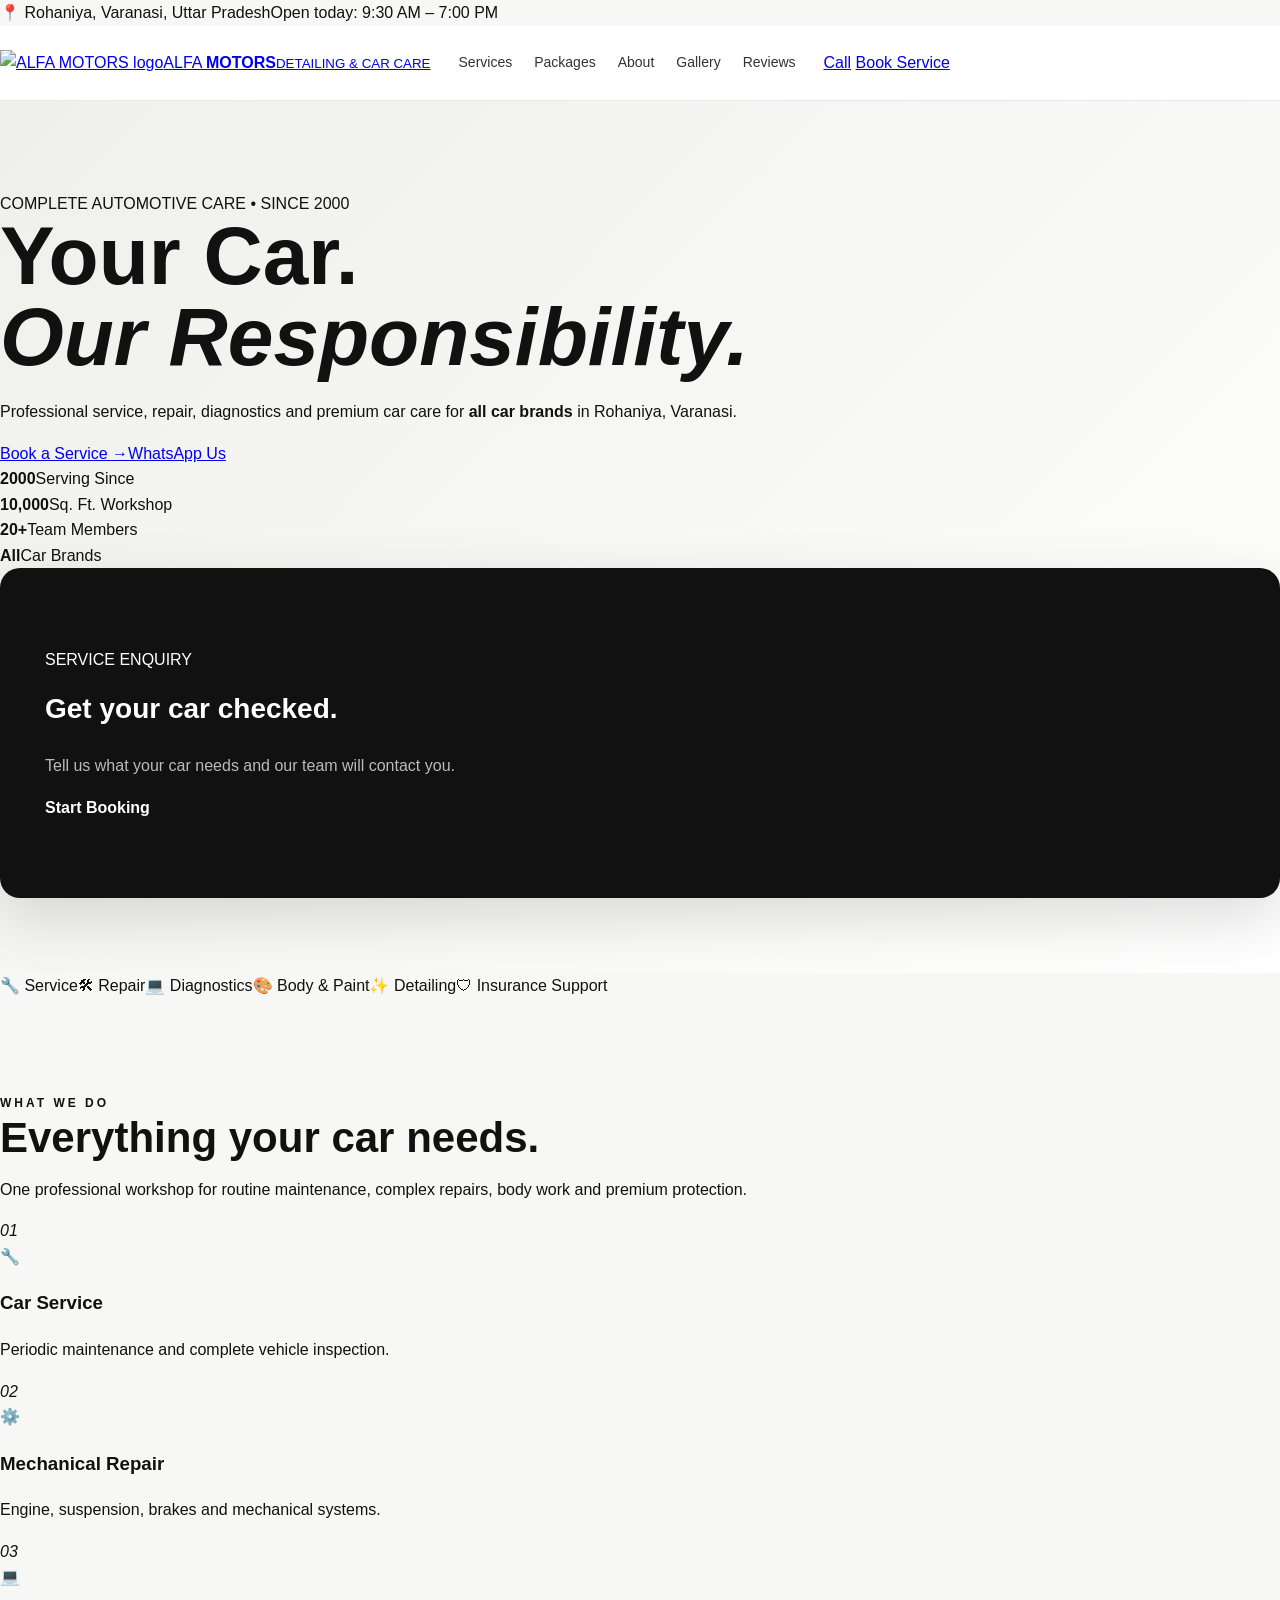
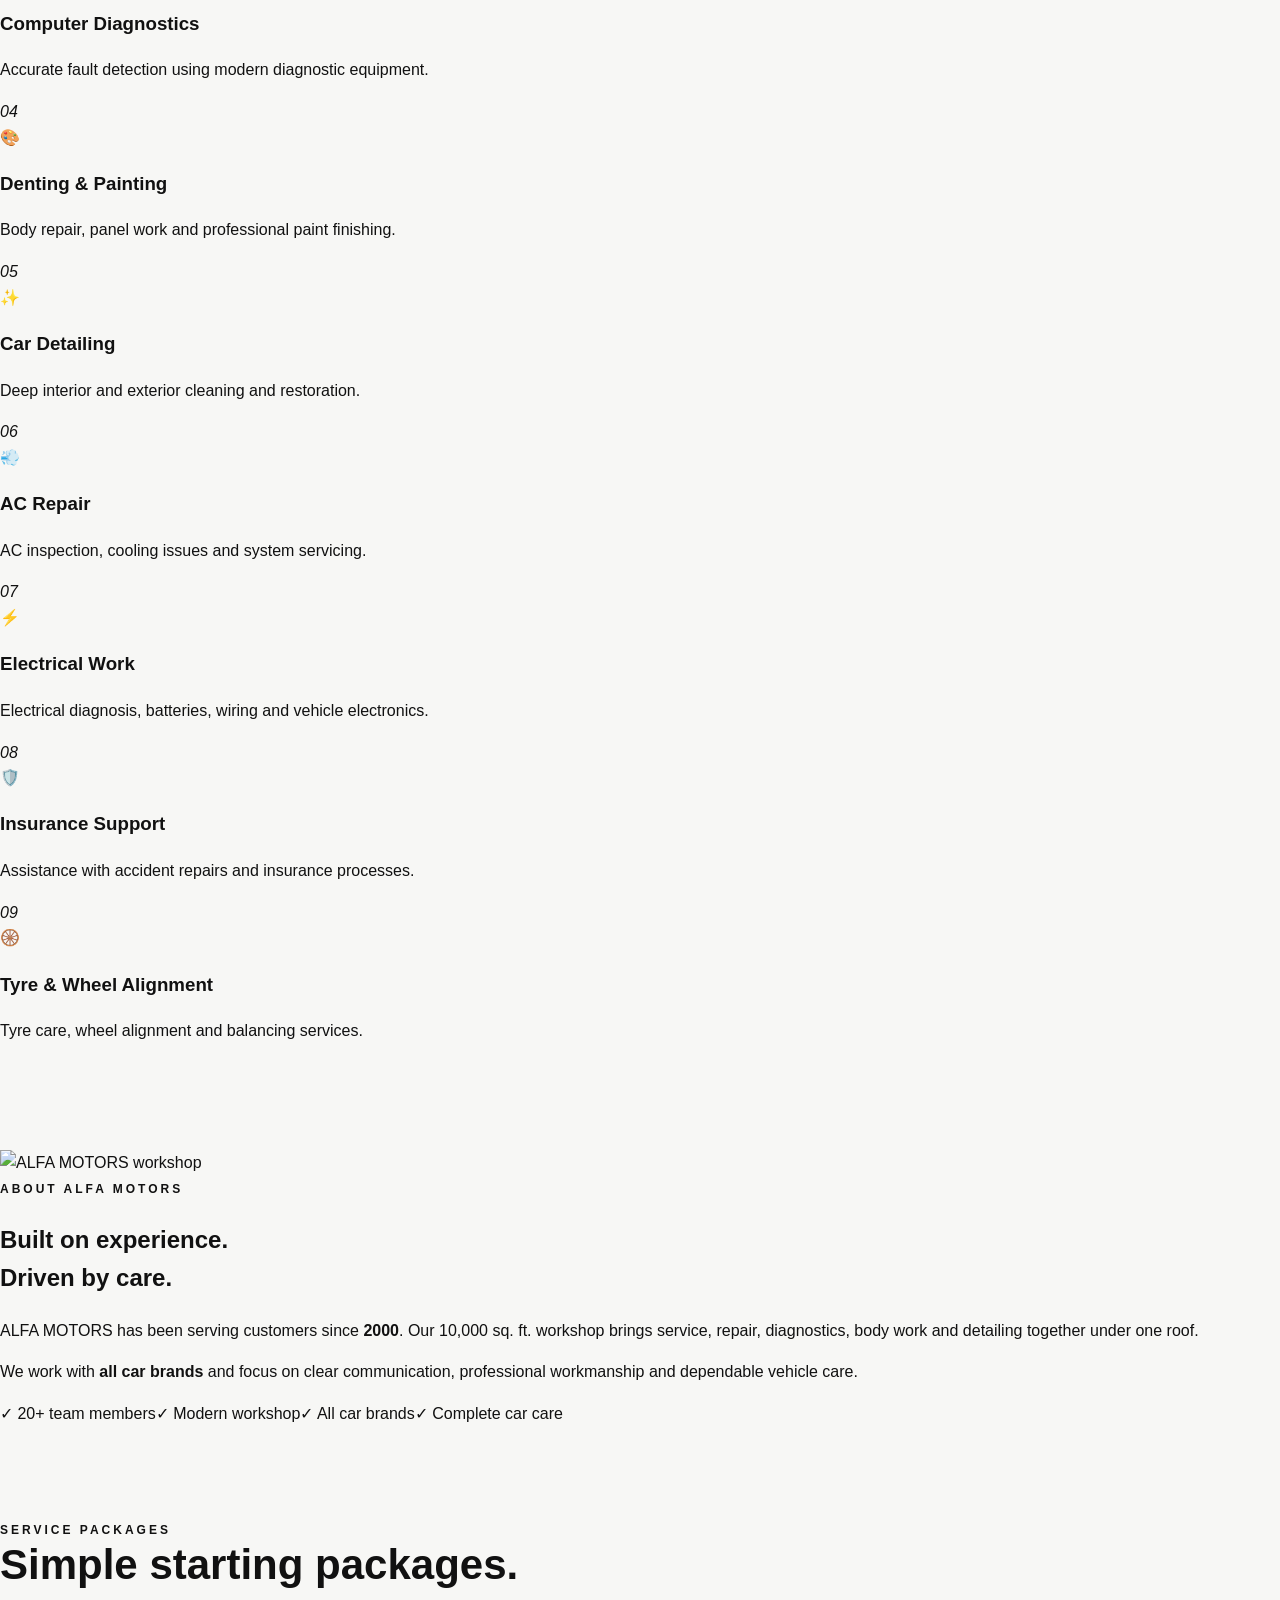
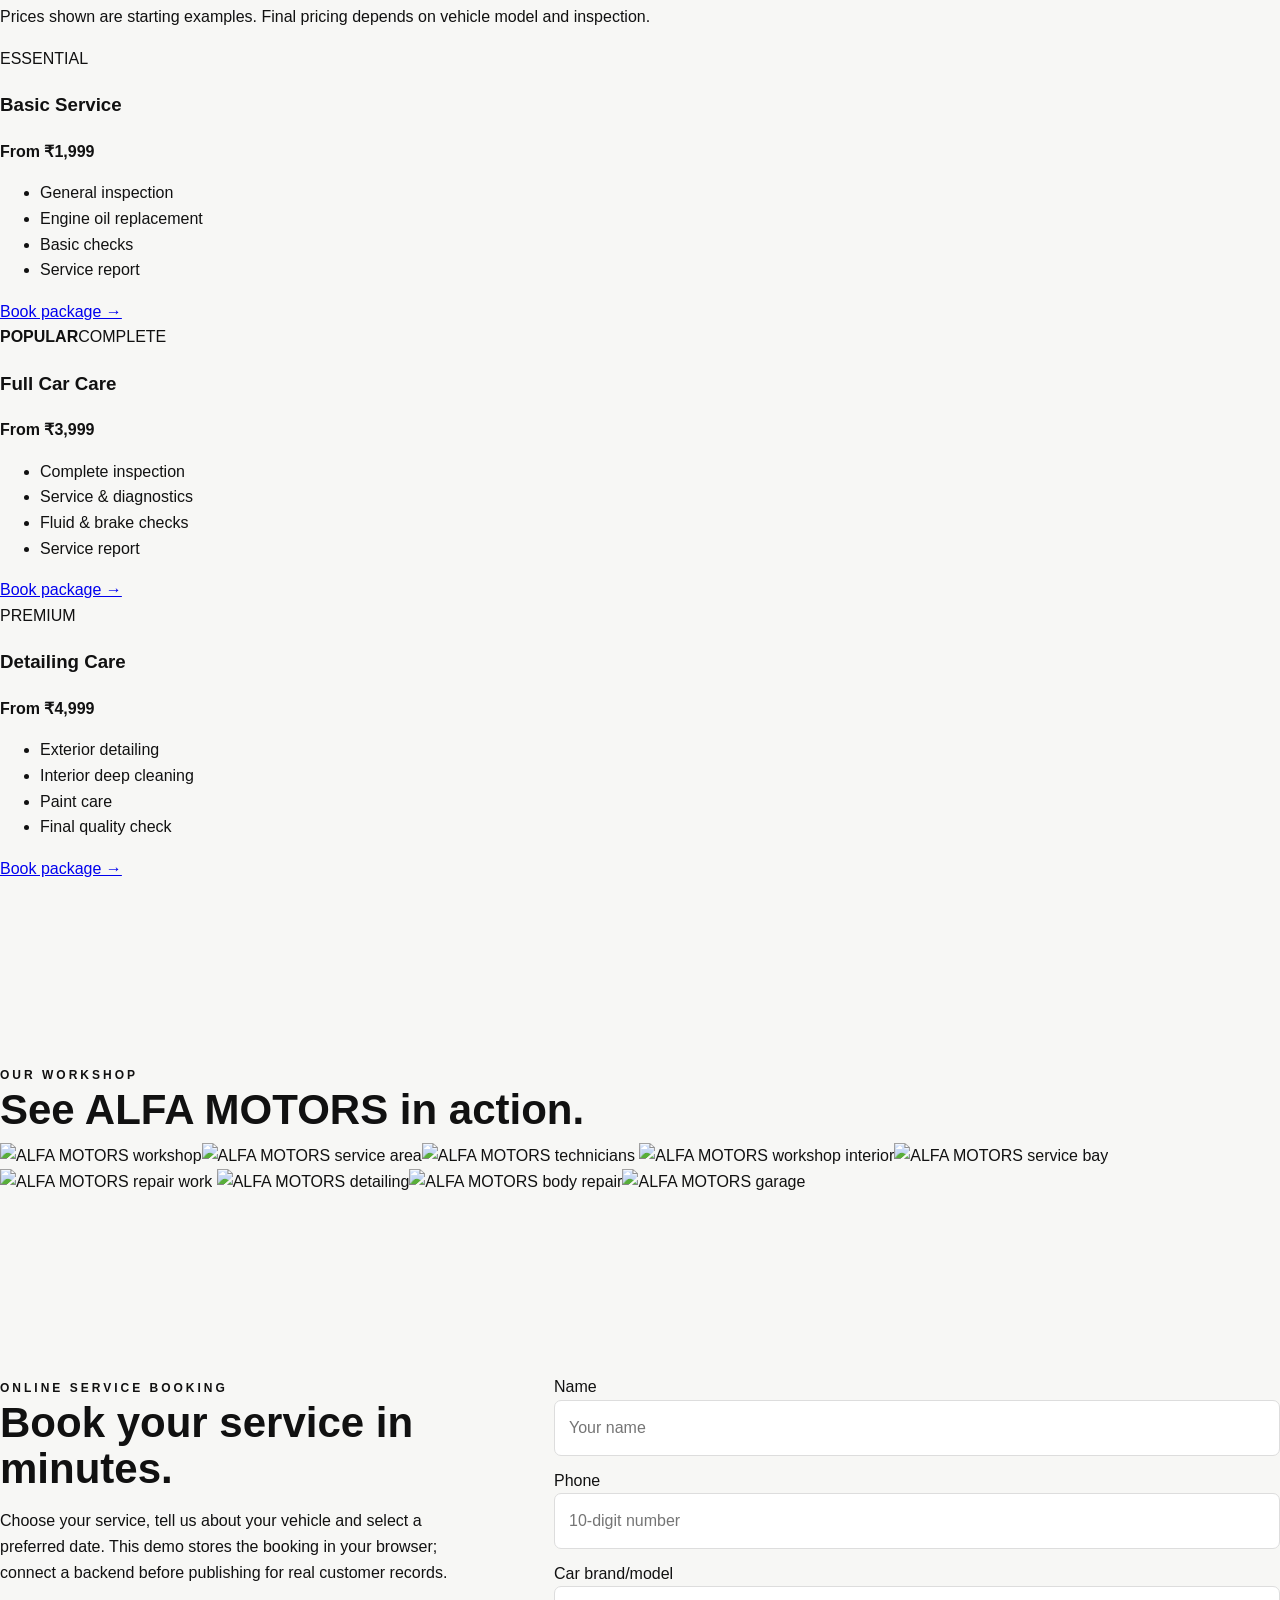
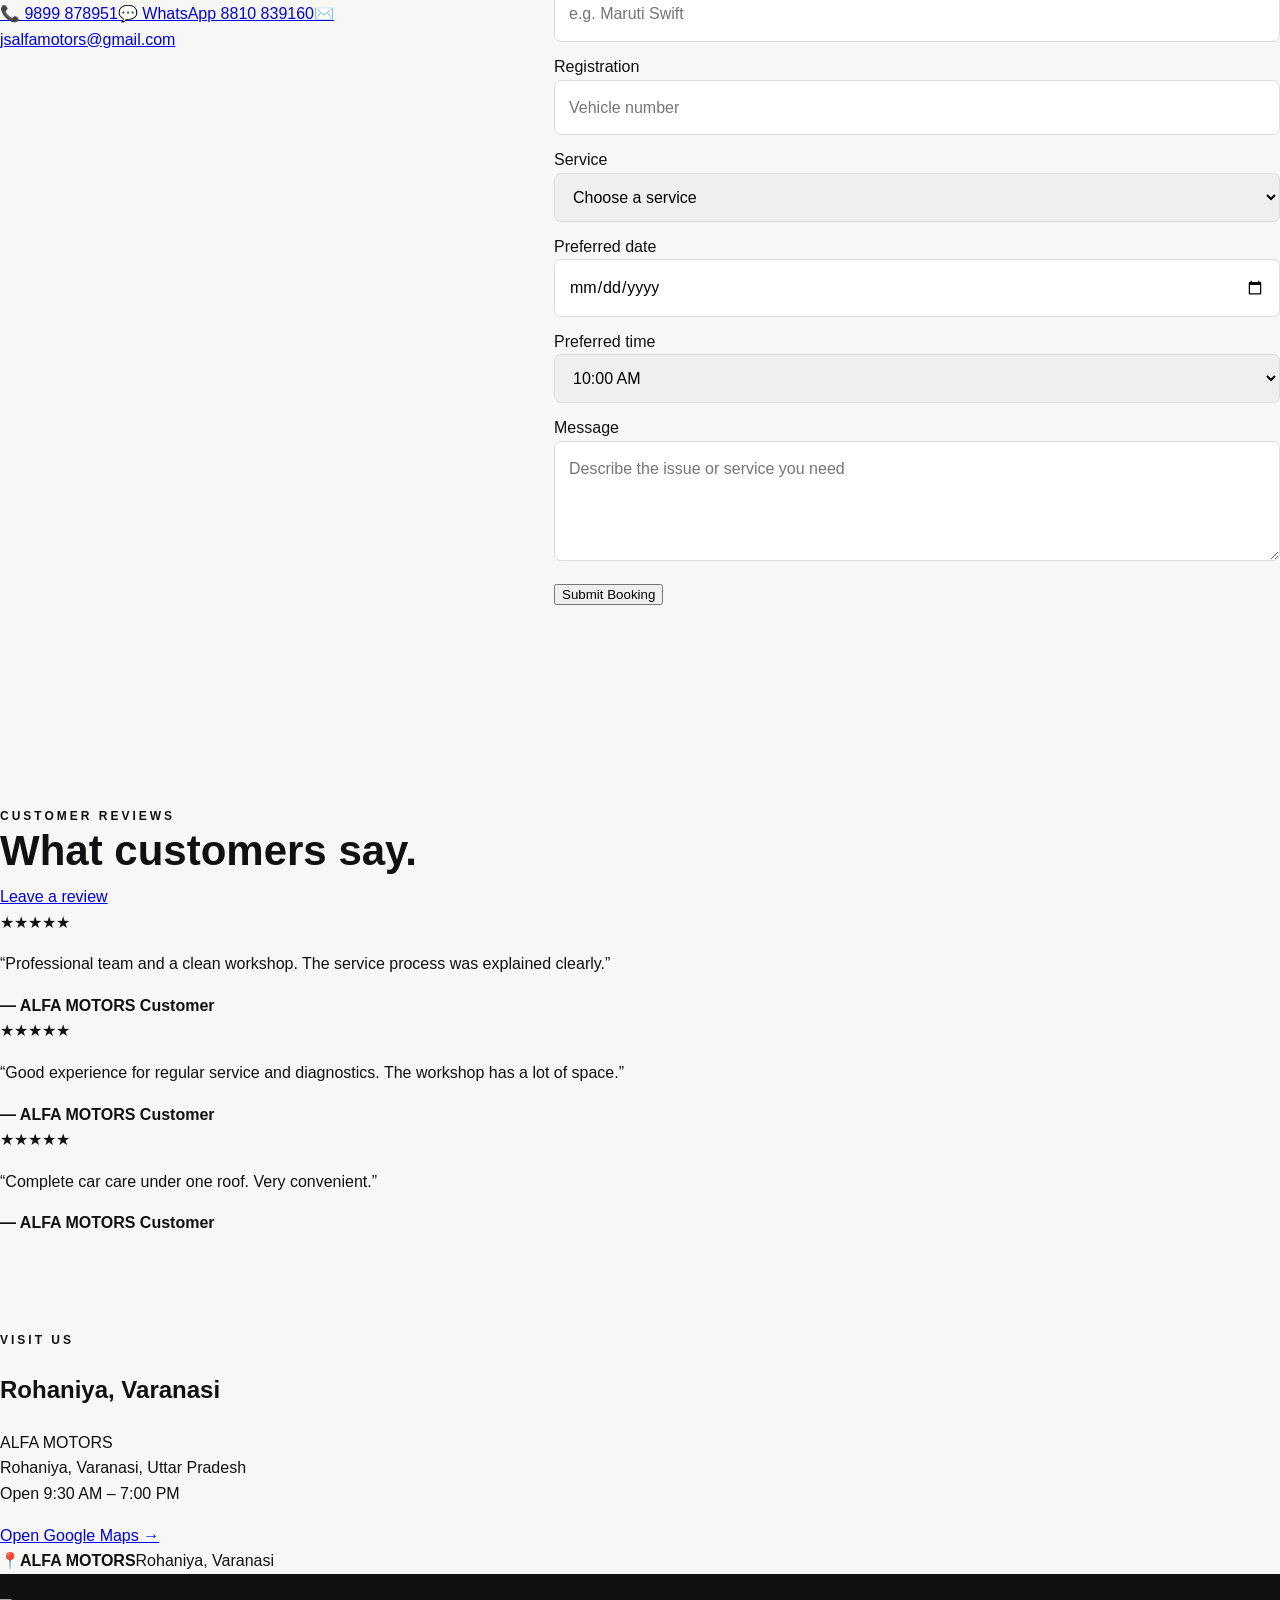
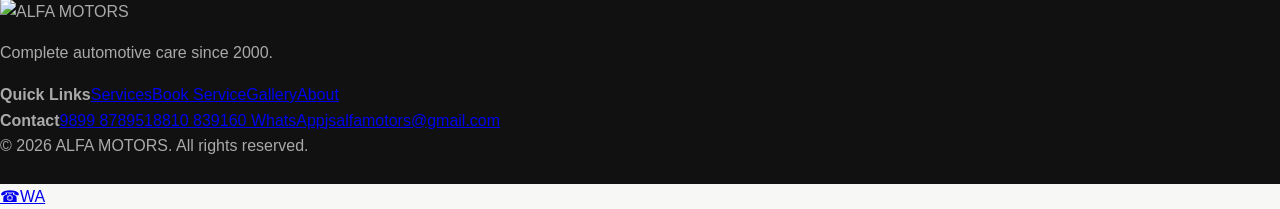
==== index.html @ 6e9dc4d1 "Add files via upload" ====
<!DOCTYPE html>
<html lang="en">
<head>
<meta charset="UTF-8">
<meta name="viewport" content="width=device-width, initial-scale=1.0">
<title>ALFA MOTORS | Detailing & Car Care</title>
<meta name="description" content="ALFA MOTORS, Rohaniya Varanasi — complete car service, repair, diagnostics, denting & painting, detailing and insurance support.">
<link rel="icon" href="assets/1000007970.jpg">
<link rel="stylesheet" href="style.css">
</head>
<body>
<div class="topbar"><div class="wrap topbar-in"><span>📍 Rohaniya, Varanasi, Uttar Pradesh</span><span>Open today: 9:30 AM – 7:00 PM</span></div></div>

<header class="header">
  <div class="wrap nav">
    <a class="brand" href="#home"><img src="assets/1000007970.jpg" alt="ALFA MOTORS logo"><span>ALFA <b>MOTORS</b><small>DETAILING & CAR CARE</small></span></a>
    <nav>
      <a href="#services">Services</a><a href="#packages">Packages</a><a href="#about">About</a><a href="#gallery">Gallery</a><a href="#reviews">Reviews</a>
    </nav>
    <div class="nav-actions">
      <a class="call" href="tel:+919899878951">Call</a>
      <a class="primary" href="#booking">Book Service</a>
    </div>
  </div>
</header>

<section class="hero" id="home">
  <div class="hero-bg"></div>
  <div class="wrap hero-content">
    <div class="hero-copy">
      <span class="tag">COMPLETE AUTOMOTIVE CARE • SINCE 2000</span>
      <h1>Your Car.<br><em>Our Responsibility.</em></h1>
      <p>Professional service, repair, diagnostics and premium car care for <strong>all car brands</strong> in Rohaniya, Varanasi.</p>
      <div class="hero-buttons"><a class="primary big" href="#booking">Book a Service →</a><a class="ghost big" href="https://wa.me/918810839160?text=Hello%20ALFA%20MOTORS%2C%20I%20want%20to%20book%20a%20car%20service." target="_blank">WhatsApp Us</a></div>
      <div class="stats"><div><b>2000</b><span>Serving Since</span></div><div><b>10,000</b><span>Sq. Ft. Workshop</span></div><div><b>20+</b><span>Team Members</span></div><div><b>All</b><span>Car Brands</span></div></div>
    </div>
    <div class="hero-card">
      <div class="card-label">SERVICE ENQUIRY</div>
      <h3>Get your car checked.</h3>
      <p>Tell us what your car needs and our team will contact you.</p>
      <a href="#booking" class="white-btn">Start Booking</a>
    </div>
  </div>
</section>

<section class="trust-strip"><div class="wrap trust-in"><span>🔧 Service</span><span>🛠 Repair</span><span>💻 Diagnostics</span><span>🎨 Body & Paint</span><span>✨ Detailing</span><span>🛡 Insurance Support</span></div></section>

<section class="section" id="services">
<div class="wrap">
  <div class="section-head"><div><span class="eyebrow">WHAT WE DO</span><h2>Everything your car needs.</h2></div><p>One professional workshop for routine maintenance, complex repairs, body work and premium protection.</p></div>
  <div class="service-grid">
    <article><i>01</i><div class="service-icon">🔧</div><h3>Car Service</h3><p>Periodic maintenance and complete vehicle inspection.</p></article>
    <article><i>02</i><div class="service-icon">⚙️</div><h3>Mechanical Repair</h3><p>Engine, suspension, brakes and mechanical systems.</p></article>
    <article><i>03</i><div class="service-icon">💻</div><h3>Computer Diagnostics</h3><p>Accurate fault detection using modern diagnostic equipment.</p></article>
    <article><i>04</i><div class="service-icon">🎨</div><h3>Denting & Painting</h3><p>Body repair, panel work and professional paint finishing.</p></article>
    <article><i>05</i><div class="service-icon">✨</div><h3>Car Detailing</h3><p>Deep interior and exterior cleaning and restoration.</p></article>
    <article><i>06</i><div class="service-icon">💨</div><h3>AC Repair</h3><p>AC inspection, cooling issues and system servicing.</p></article>
    <article><i>07</i><div class="service-icon">⚡</div><h3>Electrical Work</h3><p>Electrical diagnosis, batteries, wiring and vehicle electronics.</p></article>
    <article><i>08</i><div class="service-icon">🛡️</div><h3>Insurance Support</h3><p>Assistance with accident repairs and insurance processes.</p></article>
    <article><i>09</i><div class="service-icon">🛞</div><h3>Tyre & Wheel Alignment</h3><p>Tyre care, wheel alignment and balancing services.</p></article>
  </div>
</div>
</section>

<section class="dark-section" id="about">
<div class="wrap about-grid">
  <div class="about-image"><img src="assets/1000006808.jpg" alt="ALFA MOTORS workshop"></div>
  <div class="about-copy"><span class="eyebrow red">ABOUT ALFA MOTORS</span><h2>Built on experience.<br>Driven by care.</h2>
    <p>ALFA MOTORS has been serving customers since <strong>2000</strong>. Our 10,000 sq. ft. workshop brings service, repair, diagnostics, body work and detailing together under one roof.</p>
    <p>We work with <strong>all car brands</strong> and focus on clear communication, professional workmanship and dependable vehicle care.</p>
    <div class="about-points"><span>✓ 20+ team members</span><span>✓ Modern workshop</span><span>✓ All car brands</span><span>✓ Complete car care</span></div>
  </div>
</div>
</section>

<section class="section packages" id="packages">
<div class="wrap">
  <div class="section-head"><div><span class="eyebrow">SERVICE PACKAGES</span><h2>Simple starting packages.</h2></div><p>Prices shown are starting examples. Final pricing depends on vehicle model and inspection.</p></div>
  <div class="package-grid">
    <article><span>ESSENTIAL</span><h3>Basic Service</h3><strong>From ₹1,999</strong><ul><li>General inspection</li><li>Engine oil replacement</li><li>Basic checks</li><li>Service report</li></ul><a href="#booking" data-service="Car Service">Book package →</a></article>
    <article class="featured"><b class="popular">POPULAR</b><span>COMPLETE</span><h3>Full Car Care</h3><strong>From ₹3,999</strong><ul><li>Complete inspection</li><li>Service & diagnostics</li><li>Fluid & brake checks</li><li>Service report</li></ul><a href="#booking" data-service="Car Service">Book package →</a></article>
    <article><span>PREMIUM</span><h3>Detailing Care</h3><strong>From ₹4,999</strong><ul><li>Exterior detailing</li><li>Interior deep cleaning</li><li>Paint care</li><li>Final quality check</li></ul><a href="#booking" data-service="Car Detailing">Book package →</a></article>
  </div>
</div>
</section>

<section class="gallery section" id="gallery">
<div class="wrap"><div class="section-head"><div><span class="eyebrow">OUR WORKSHOP</span><h2>See ALFA MOTORS in action.</h2></div></div>
<div class="gallery-grid">
  <img src="assets/1000006722.jpg" alt="ALFA MOTORS workshop"><img src="assets/1000006721.jpg" alt="ALFA MOTORS service area"><img src="assets/1000006720.jpg" alt="ALFA MOTORS technicians">
  <img src="assets/1000006723.jpg" alt="ALFA MOTORS workshop interior"><img src="assets/1000006786.jpg" alt="ALFA MOTORS service bay"><img src="assets/1000006872.jpg" alt="ALFA MOTORS repair work">
  <img src="assets/1000006878.jpg" alt="ALFA MOTORS detailing"><img src="assets/1000006874.jpg" alt="ALFA MOTORS body repair"><img src="assets/1000006808.jpg" alt="ALFA MOTORS garage">
</div></div>
</section>

<section class="section booking-section" id="booking">
<div class="wrap booking-grid">
  <div><span class="eyebrow">ONLINE SERVICE BOOKING</span><h2>Book your service in minutes.</h2><p>Choose your service, tell us about your vehicle and select a preferred date. This demo stores the booking in your browser; connect a backend before publishing for real customer records.</p>
    <div class="contact-mini"><a href="tel:+919899878951">📞 9899 878951</a><a href="https://wa.me/918810839160" target="_blank">💬 WhatsApp 8810 839160</a><a href="mailto:jsalfamotors@gmail.com">✉️ jsalfamotors@gmail.com</a></div>
  </div>
  <form id="bookingForm">
    <div class="form-row"><label>Name<input required name="name" placeholder="Your name"></label><label>Phone<input required name="phone" type="tel" placeholder="10-digit number"></label></div>
    <div class="form-row"><label>Car brand/model<input required name="car" placeholder="e.g. Maruti Swift"></label><label>Registration<input name="reg" placeholder="Vehicle number"></label></div>
    <label>Service<select required name="service"><option value="">Choose a service</option><option>Car Service</option><option>Mechanical Repair</option><option>Computer Diagnostics</option><option>Denting & Painting</option><option>Car Detailing</option><option>AC Repair</option><option>Electrical Work</option><option>Insurance Support</option><option>Tyre & Wheel Alignment</option></select></label>
    <div class="form-row"><label>Preferred date<input required name="date" type="date"></label><label>Preferred time<select name="time"><option>10:00 AM</option><option>12:00 PM</option><option>2:00 PM</option><option>4:00 PM</option><option>6:00 PM</option></select></label></div>
    <label>Message<textarea name="message" placeholder="Describe the issue or service you need"></textarea></label>
    <button class="primary big" type="submit">Submit Booking</button><p id="bookingMsg"></p>
  </form>
</div>
</section>

<section class="section reviews" id="reviews">
<div class="wrap"><div class="section-head"><div><span class="eyebrow">CUSTOMER REVIEWS</span><h2>What customers say.</h2></div><a class="outline-btn" href="#booking">Leave a review</a></div>
<div class="review-grid"><article><div class="stars">★★★★★</div><p>“Professional team and a clean workshop. The service process was explained clearly.”</p><b>— ALFA MOTORS Customer</b></article><article><div class="stars">★★★★★</div><p>“Good experience for regular service and diagnostics. The workshop has a lot of space.”</p><b>— ALFA MOTORS Customer</b></article><article><div class="stars">★★★★★</div><p>“Complete car care under one roof. Very convenient.”</p><b>— ALFA MOTORS Customer</b></article></div>
</div>
</section>

<section class="map-section">
<div class="wrap map-grid"><div><span class="eyebrow">VISIT US</span><h2>Rohaniya, Varanasi</h2><p>ALFA MOTORS<br>Rohaniya, Varanasi, Uttar Pradesh<br>Open 9:30 AM – 7:00 PM</p><a class="primary" target="_blank" href="https://www.google.com/maps/search/?api=1&query=Alfa+Motors+Rohaniya+Varanasi">Open Google Maps →</a></div><div class="map-box">📍<strong>ALFA MOTORS</strong><span>Rohaniya, Varanasi</span></div></div>
</section>

<footer><div class="wrap footer-grid"><div><img src="assets/1000007970.jpg" alt="ALFA MOTORS"><p>Complete automotive care since 2000.</p></div><div><b>Quick Links</b><a href="#services">Services</a><a href="#booking">Book Service</a><a href="#gallery">Gallery</a><a href="#about">About</a></div><div><b>Contact</b><a href="tel:+919899878951">9899 878951</a><a href="https://wa.me/918810839160" target="_blank">8810 839160 WhatsApp</a><a href="mailto:jsalfamotors@gmail.com">jsalfamotors@gmail.com</a></div></div><div class="copyright">© 2026 ALFA MOTORS. All rights reserved.</div></footer>

<div class="floating"><a href="tel:+919899878951">☎</a><a href="https://wa.me/918810839160?text=Hello%20ALFA%20MOTORS%2C%20I%20want%20to%20book%20a%20service." target="_blank">WA</a></div>

<script src="script.js"></script>
</body>
</html>
---- style.css ----
*{box-sizing:border-box}html{scroll-behavior:smooth}body{margin:0;font-family:Arial,Helvetica,sans-serif;color:#111;background:#f7f7f5;line-height:1.6}.container{width:min(1120px,92%);margin:auto}.header{position:sticky;top:0;z-index:10;background:#fff;border-bottom:1px solid #e8e8e8}.nav{height:74px;display:flex;align-items:center;gap:28px}.logo{font-weight:900;font-size:22px;text-decoration:none;color:#111;margin-right:auto}.logo span{display:block;font-size:10px;letter-spacing:4px}.nav nav{display:flex;gap:22px}.nav nav a{color:#333;text-decoration:none;font-size:14px}.btn{display:inline-block;border:0;background:#111;color:#fff;text-decoration:none;padding:13px 22px;border-radius:7px;font-weight:700;cursor:pointer}.btn.small{padding:9px 15px;font-size:13px}.btn.outline{background:transparent;color:#111;border:1px solid #111}.hero{padding:90px 0 75px;background:linear-gradient(135deg,#efefeb,#fff)}.hero-grid{display:grid;grid-template-columns:1.25fr .75fr;gap:60px;align-items:center}.eyebrow{font-size:12px;letter-spacing:3px;font-weight:800;margin:0 0 12px}.hero h1{font-size:clamp(46px,7vw,82px);line-height:.98;margin:0 0 22px}.hero h1 span{color:#666}.hero-text{font-size:19px;max-width:580px;color:#555}.actions{display:flex;gap:12px;margin:30px 0}.trust{display:flex;gap:35px;margin-top:40px}.trust b{display:block;font-size:25px}.trust small{color:#666}.hero-card{background:#111;color:#fff;border-radius:20px;padding:45px;min-height:330px;display:flex;flex-direction:column;justify-content:center;box-shadow:0 20px 60px #0002}.car-icon{font-size:70px}.hero-card h3{font-size:28px;margin:15px 0 5px}.hero-card p{color:#bbb}.hero-card a,.text-link{color:#fff;font-weight:700;text-decoration:none}.section{padding:90px 0}.section h2{font-size:42px;line-height:1.1;margin:0 0 10px}.muted{color:#666}.cards{display:grid;grid-template-columns:repeat(3,1fr);gap:18px;margin-top:35px}.card{background:#fff;padding:30px;border:1px solid #e6e6e6;border-radius:14px}.icon{font-size:30px}.card h3{margin:14px 0 5px}.card p,.features p{color:#666}.dark{background:#111;color:#fff}.dark p{color:#bbb}.split{display:grid;grid-template-columns:1fr 1fr;gap:70px}.features{display:grid;grid-template-columns:repeat(4,1fr);gap:20px;margin-top:35px}.features>div{border-top:1px solid #ccc;padding-top:20px}.features b{font-size:13px}.booking{background:#e9e9e4}.booking-grid{display:grid;grid-template-columns:.8fr 1.2fr;gap:70px}.booking form{background:#fff;padding:30px;border-radius:15px}.row{display:grid;grid-template-columns:1fr 1fr;gap:12px}input,select,textarea{width:100%;padding:14px;margin-bottom:12px;border:1px solid #ddd;border-radius:7px;font:inherit}textarea{min-height:120px;resize:vertical}.form-message{font-weight:700}.contact{background:#fff}.contact-grid{display:grid;grid-template-columns:repeat(3,1fr);gap:25px;margin-top:30px}.contact-grid>div{border:1px solid #ddd;padding:22px;border-radius:10px}.contact-grid p{color:#666}footer{background:#111;color:#aaa;padding:25px 0}footer .container{display:flex;justify-content:space-between;font-size:13px}@media(max-width:800px){.nav nav{display:none}.hero-grid,.split,.booking-grid{grid-template-columns:1fr}.cards{grid-template-columns:1fr 1fr}.features{grid-template-columns:1fr 1fr}.contact-grid{grid-template-columns:1fr}.hero{padding-top:55px}.hero-card{min-height:250px}.section{padding:65px 0}}@media(max-width:520px){.cards,.features{grid-template-columns:1fr}.row{grid-template-columns:1fr}.trust{gap:18px}.hero h1{font-size:48px}.nav .btn{display:none}}
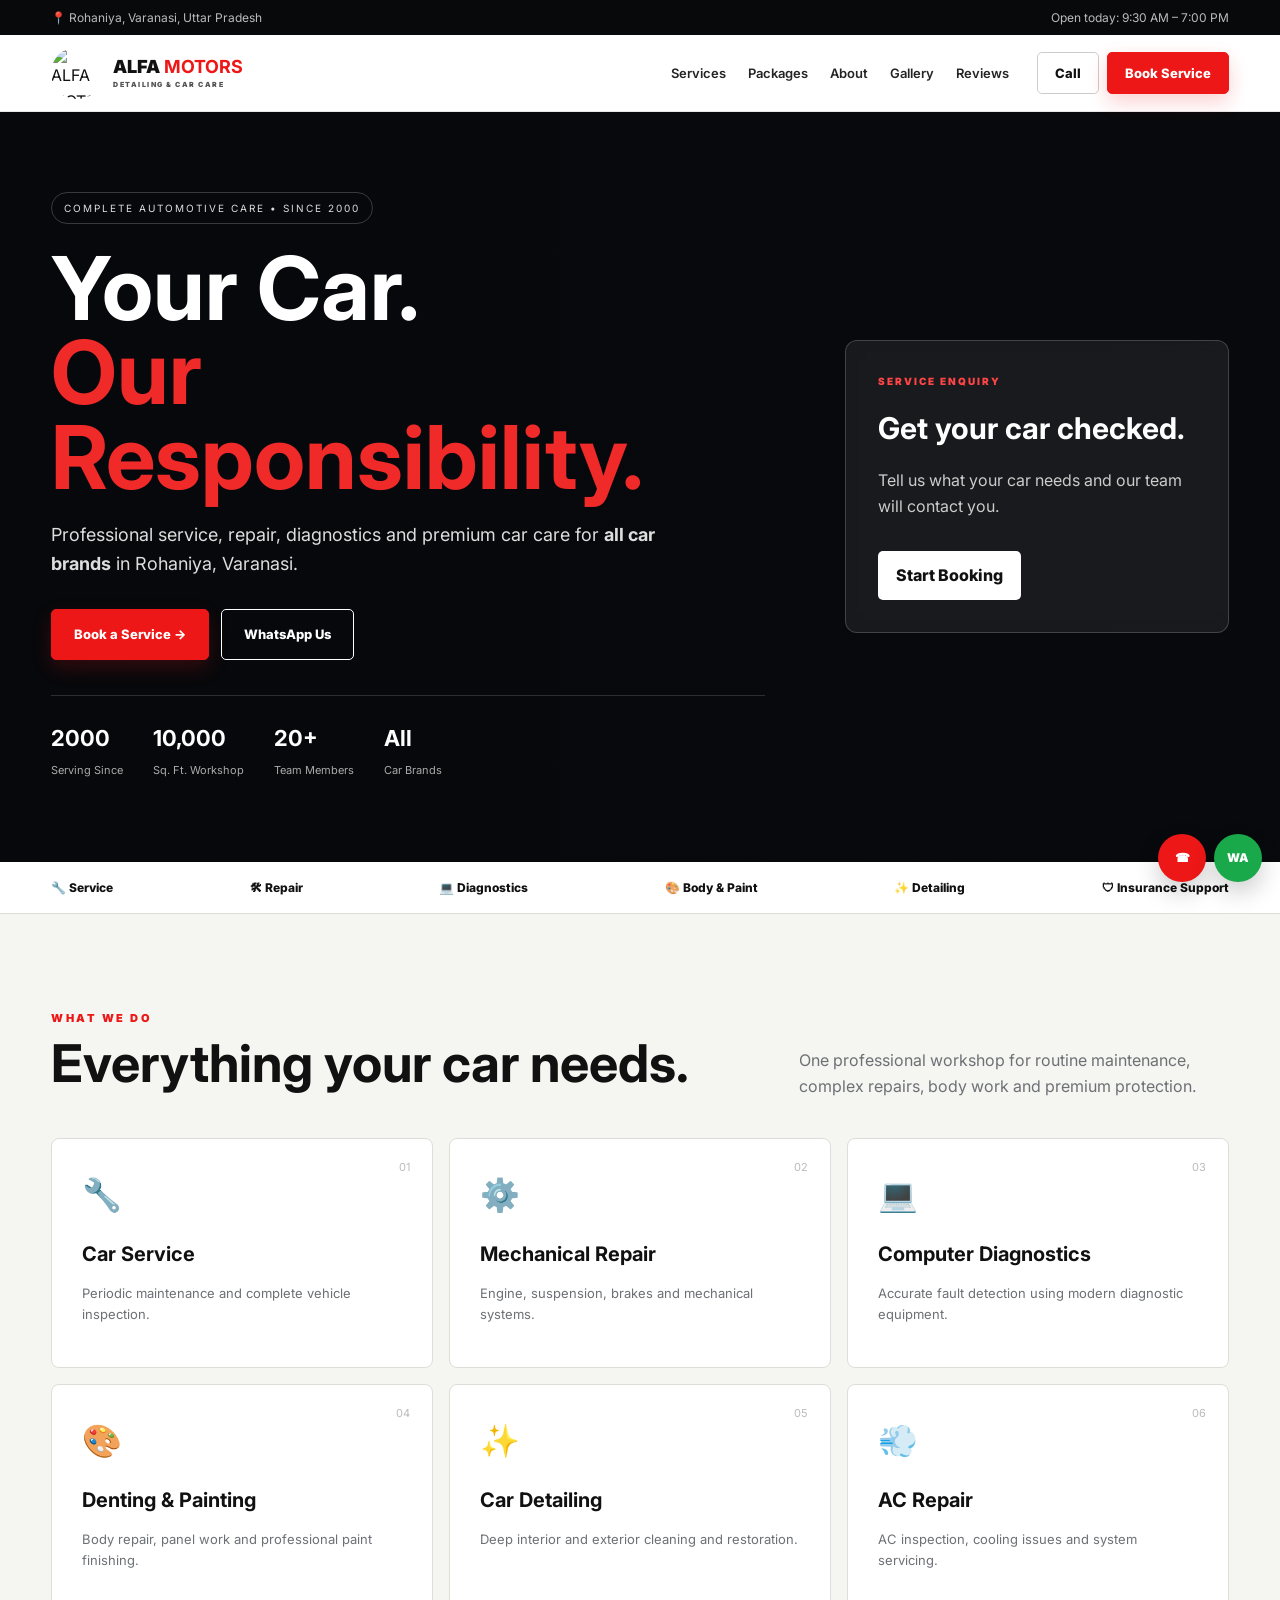
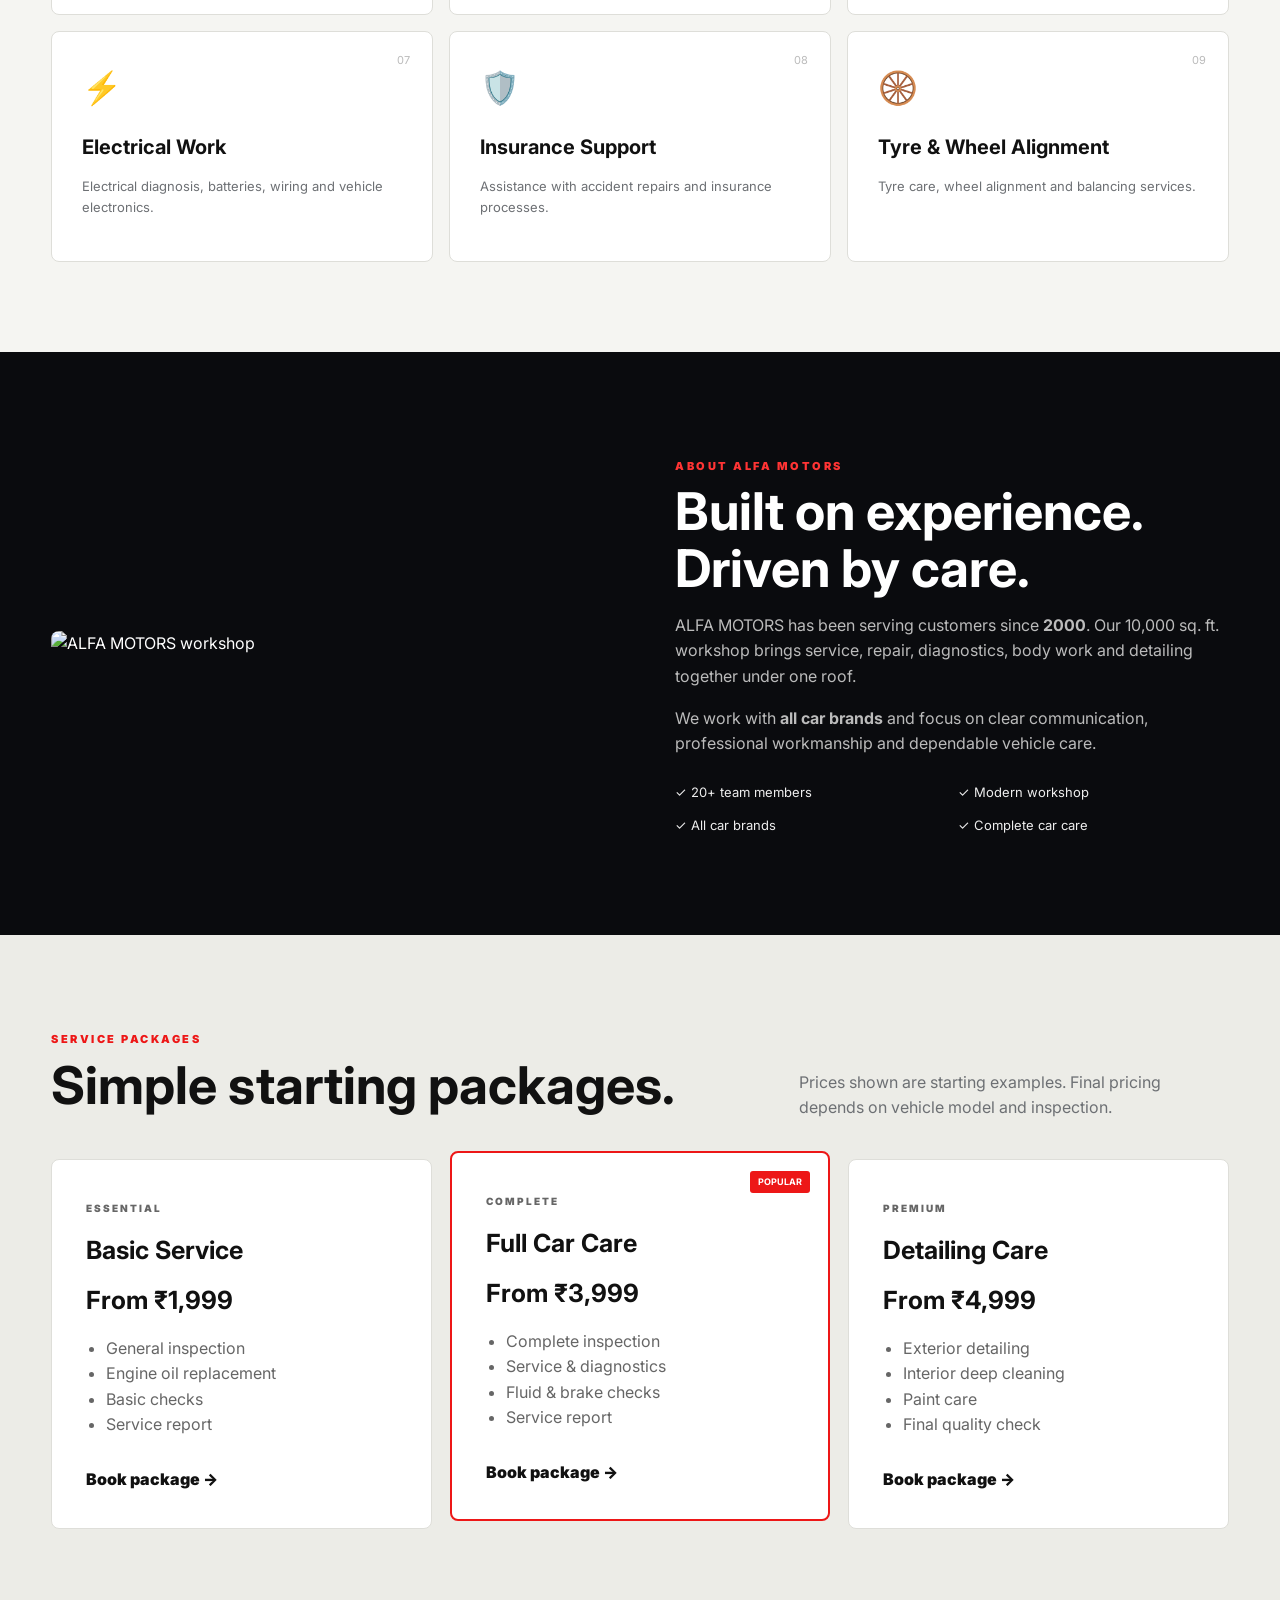
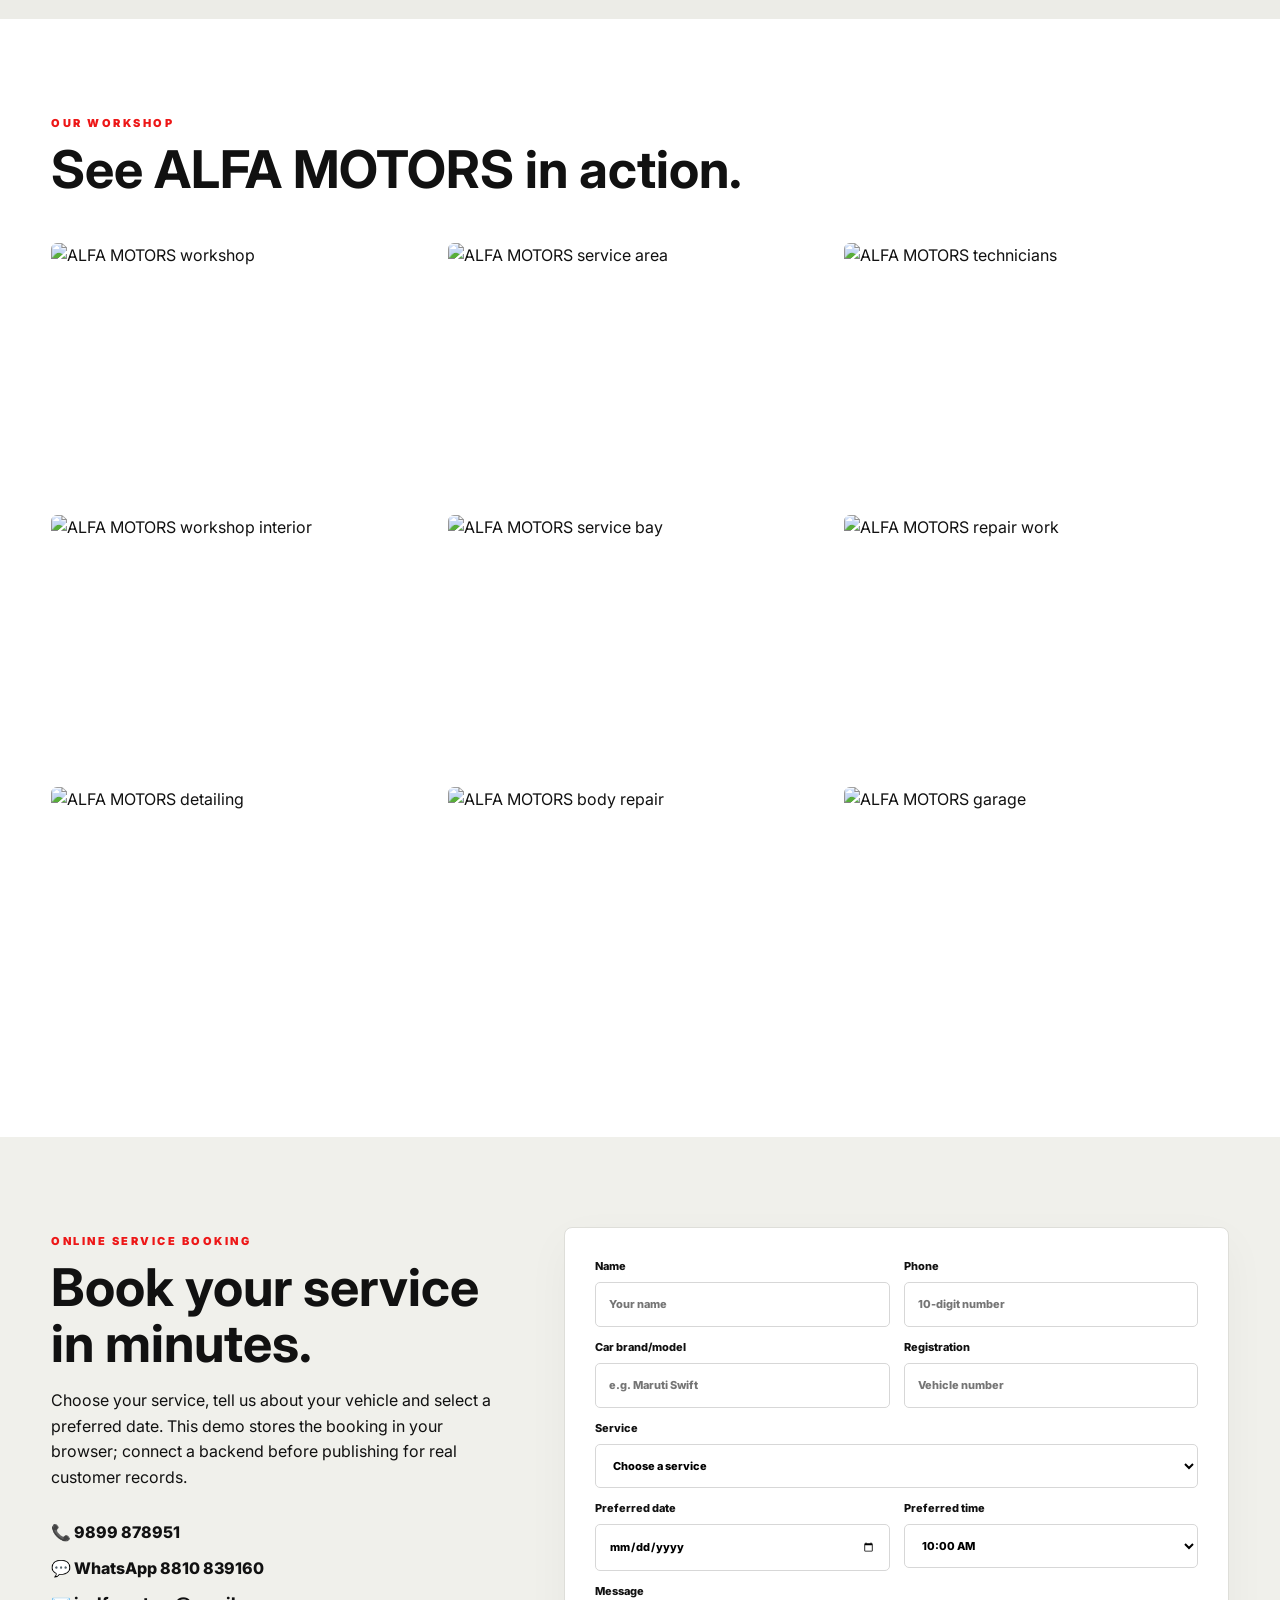
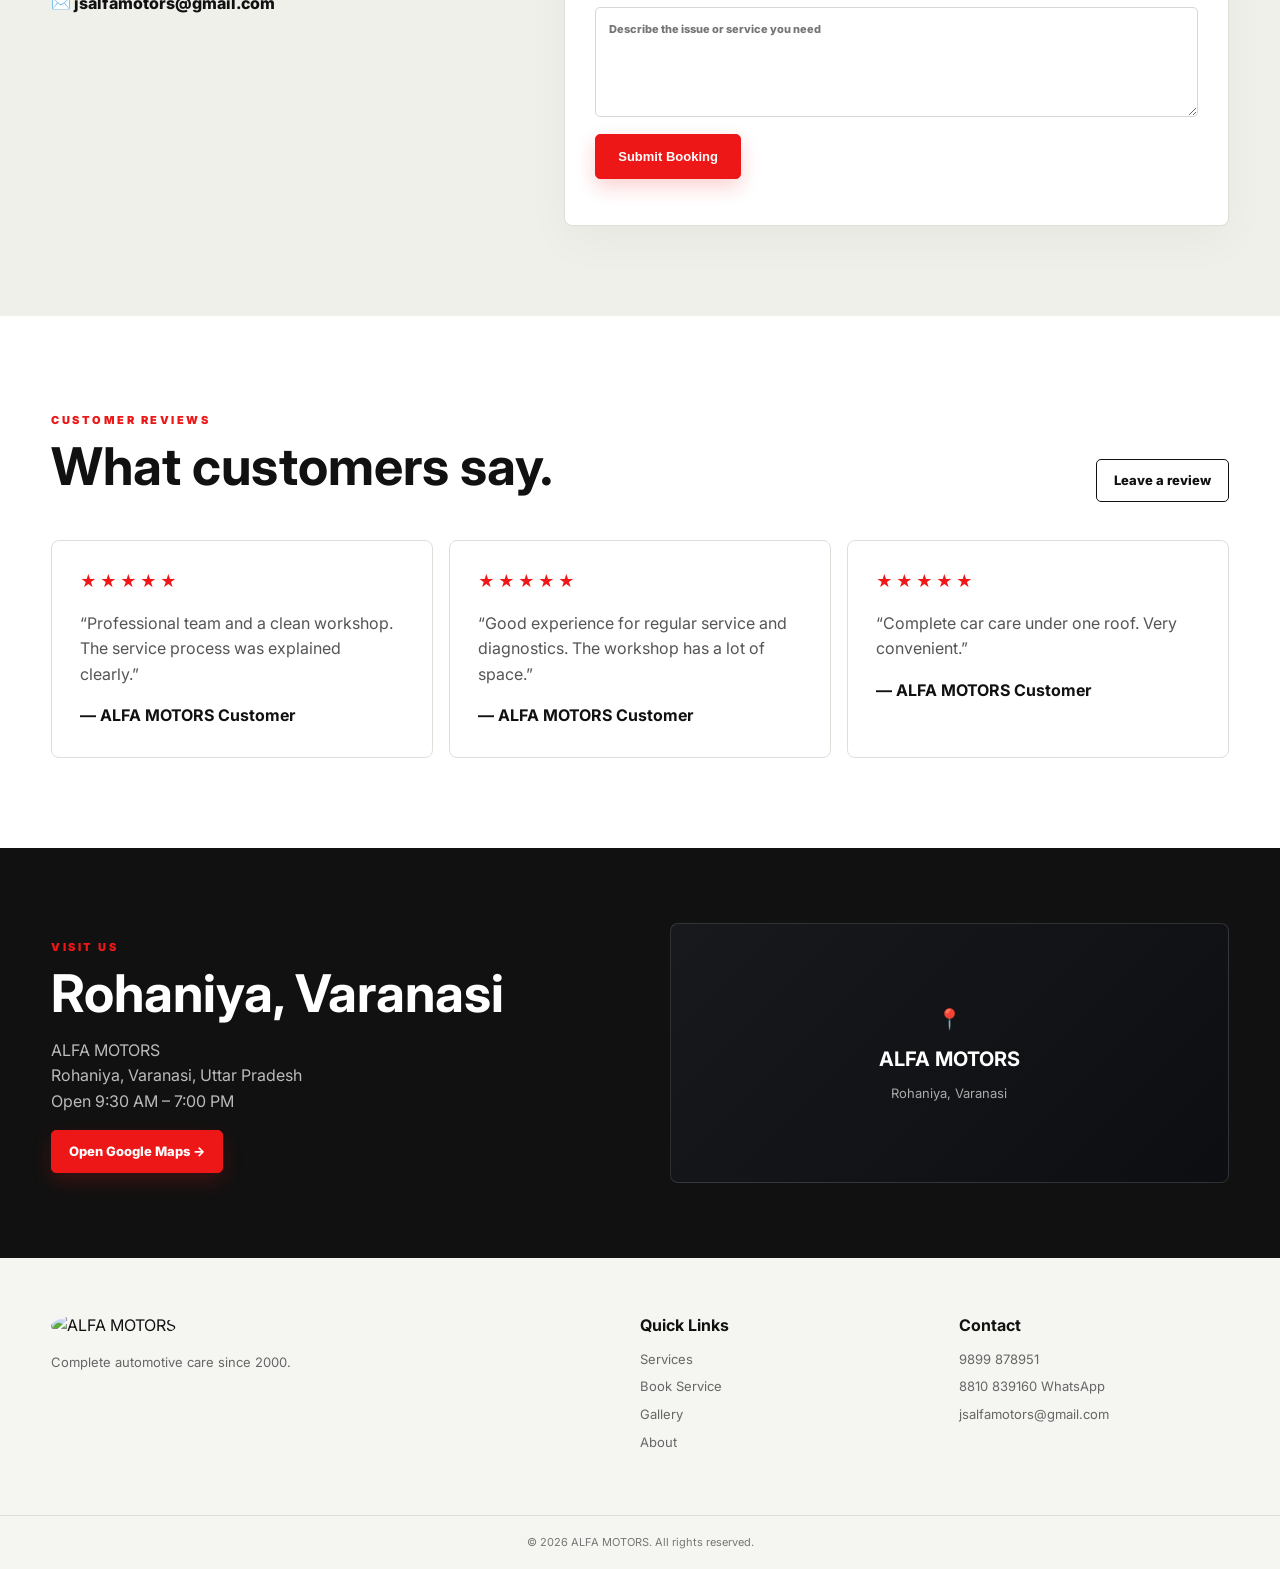
==== commit f5e11ffb: "Update index.html" ====
--- a/index.html
+++ b/index.html
@@ -18,7 +18,7 @@
       <a href="#services">Services</a><a href="#packages">Packages</a><a href="#about">About</a><a href="#gallery">Gallery</a><a href="#reviews">Reviews</a>
     </nav>
     <div class="nav-actions">
-      <a class="call" href="tel:+919899878951">Call</a>
+      <a class="call" href="tel:+919235702436">Call</a>
       <a class="primary" href="#booking">Book Service</a>
     </div>
   </div>
@@ -125,4 +125,4 @@
 
 <script src="script.js"></script>
 </body>
-</html>+</html>
--- a/style.css
+++ b/style.css
@@ -1 +1,2 @@
-*{box-sizing:border-box}html{scroll-behavior:smooth}body{margin:0;font-family:Arial,Helvetica,sans-serif;color:#111;background:#f7f7f5;line-height:1.6}.container{width:min(1120px,92%);margin:auto}.header{position:sticky;top:0;z-index:10;background:#fff;border-bottom:1px solid #e8e8e8}.nav{height:74px;display:flex;align-items:center;gap:28px}.logo{font-weight:900;font-size:22px;text-decoration:none;color:#111;margin-right:auto}.logo span{display:block;font-size:10px;letter-spacing:4px}.nav nav{display:flex;gap:22px}.nav nav a{color:#333;text-decoration:none;font-size:14px}.btn{display:inline-block;border:0;background:#111;color:#fff;text-decoration:none;padding:13px 22px;border-radius:7px;font-weight:700;cursor:pointer}.btn.small{padding:9px 15px;font-size:13px}.btn.outline{background:transparent;color:#111;border:1px solid #111}.hero{padding:90px 0 75px;background:linear-gradient(135deg,#efefeb,#fff)}.hero-grid{display:grid;grid-template-columns:1.25fr .75fr;gap:60px;align-items:center}.eyebrow{font-size:12px;letter-spacing:3px;font-weight:800;margin:0 0 12px}.hero h1{font-size:clamp(46px,7vw,82px);line-height:.98;margin:0 0 22px}.hero h1 span{color:#666}.hero-text{font-size:19px;max-width:580px;color:#555}.actions{display:flex;gap:12px;margin:30px 0}.trust{display:flex;gap:35px;margin-top:40px}.trust b{display:block;font-size:25px}.trust small{color:#666}.hero-card{background:#111;color:#fff;border-radius:20px;padding:45px;min-height:330px;display:flex;flex-direction:column;justify-content:center;box-shadow:0 20px 60px #0002}.car-icon{font-size:70px}.hero-card h3{font-size:28px;margin:15px 0 5px}.hero-card p{color:#bbb}.hero-card a,.text-link{color:#fff;font-weight:700;text-decoration:none}.section{padding:90px 0}.section h2{font-size:42px;line-height:1.1;margin:0 0 10px}.muted{color:#666}.cards{display:grid;grid-template-columns:repeat(3,1fr);gap:18px;margin-top:35px}.card{background:#fff;padding:30px;border:1px solid #e6e6e6;border-radius:14px}.icon{font-size:30px}.card h3{margin:14px 0 5px}.card p,.features p{color:#666}.dark{background:#111;color:#fff}.dark p{color:#bbb}.split{display:grid;grid-template-columns:1fr 1fr;gap:70px}.features{display:grid;grid-template-columns:repeat(4,1fr);gap:20px;margin-top:35px}.features>div{border-top:1px solid #ccc;padding-top:20px}.features b{font-size:13px}.booking{background:#e9e9e4}.booking-grid{display:grid;grid-template-columns:.8fr 1.2fr;gap:70px}.booking form{background:#fff;padding:30px;border-radius:15px}.row{display:grid;grid-template-columns:1fr 1fr;gap:12px}input,select,textarea{width:100%;padding:14px;margin-bottom:12px;border:1px solid #ddd;border-radius:7px;font:inherit}textarea{min-height:120px;resize:vertical}.form-message{font-weight:700}.contact{background:#fff}.contact-grid{display:grid;grid-template-columns:repeat(3,1fr);gap:25px;margin-top:30px}.contact-grid>div{border:1px solid #ddd;padding:22px;border-radius:10px}.contact-grid p{color:#666}footer{background:#111;color:#aaa;padding:25px 0}footer .container{display:flex;justify-content:space-between;font-size:13px}@media(max-width:800px){.nav nav{display:none}.hero-grid,.split,.booking-grid{grid-template-columns:1fr}.cards{grid-template-columns:1fr 1fr}.features{grid-template-columns:1fr 1fr}.contact-grid{grid-template-columns:1fr}.hero{padding-top:55px}.hero-card{min-height:250px}.section{padding:65px 0}}@media(max-width:520px){.cards,.features{grid-template-columns:1fr}.row{grid-template-columns:1fr}.trust{gap:18px}.hero h1{font-size:48px}.nav .btn{display:none}}+@import url('https://fonts.googleapis.com/css2?family=Inter:wght@400;500;600;700;800;900&display=swap');
+:root{--red:#ed1717;--blue:#0755b8;--black:#090a0c;--cream:#f5f5f2;--line:#deded9;--muted:#6d7074}*{box-sizing:border-box}html{scroll-behavior:smooth}body{margin:0;font-family:Inter,Arial,sans-serif;color:#111;background:var(--cream);line-height:1.6}.wrap{width:min(1180px,92%);margin:auto}.topbar{background:#08090b;color:#bbb;font-size:12px}.topbar-in{height:35px;display:flex;align-items:center;justify-content:space-between}.header{position:sticky;top:0;z-index:50;background:#fff;border-bottom:1px solid #e7e7e7}.nav{height:76px;display:flex;align-items:center;gap:28px}.brand{display:flex;align-items:center;text-decoration:none;color:#111;margin-right:auto}.brand img{width:52px;height:52px;object-fit:cover;border-radius:50%;margin-right:10px}.brand span{font-size:18px;font-weight:900;line-height:1}.brand b{color:var(--red)}.brand small{display:block;font-size:7px;letter-spacing:1.5px;color:#555;margin-top:5px}.nav nav{display:flex;gap:22px}.nav nav a{font-size:13px;text-decoration:none;color:#242424;font-weight:600}.nav-actions{display:flex;gap:8px}.call,.primary,.ghost,.outline-btn{display:inline-flex;align-items:center;justify-content:center;text-decoration:none;border-radius:5px;padding:10px 17px;font-weight:800;font-size:13px}.call{border:1px solid #ccc;color:#111}.primary{background:var(--red);color:#fff;border:1px solid var(--red);box-shadow:0 8px 20px #ed171733}.big{padding:14px 22px}.ghost{border:1px solid #fff;color:#fff}.hero{position:relative;min-height:680px;display:flex;align-items:center;color:#fff;overflow:hidden;background:#080a0d}.hero-bg{position:absolute;inset:0;background:linear-gradient(90deg,#06080bf4 0%,#06080bdc 42%,#06080b55 100%),url("assets/1000006808.jpg") center/cover}.hero-content{position:relative;display:grid;grid-template-columns:1.3fr .7fr;gap:80px;align-items:center;padding:80px 0}.tag{display:inline-block;border:1px solid #ffffff33;border-radius:30px;padding:7px 12px;font-size:10px;letter-spacing:2px;color:#ddd}.hero h1{font-size:clamp(48px,7vw,88px);line-height:.96;margin:22px 0}.hero h1 em{font-style:normal;color:#f02929}.hero-copy>p{max-width:650px;font-size:18px;color:#ddd}.hero-buttons{display:flex;gap:12px;margin:30px 0}.hero-card{background:#ffffff12;border:1px solid #ffffff2e;backdrop-filter:blur(8px);padding:32px;border-radius:12px}.card-label{font-size:10px;letter-spacing:2px;color:#ff4545;font-weight:900}.hero-card h3{font-size:30px;margin:15px 0 8px}.hero-card p{color:#ccc}.white-btn{display:inline-block;background:#fff;color:#111;padding:12px 18px;border-radius:5px;font-weight:800;text-decoration:none;margin-top:15px}.stats{display:flex;gap:30px;border-top:1px solid #ffffff26;padding-top:25px;margin-top:35px}.stats b{font-size:22px;display:block}.stats span{font-size:11px;color:#aaa}.trust-strip{background:#fff;border-bottom:1px solid var(--line)}.trust-in{display:flex;justify-content:space-between;gap:20px;padding:16px 0;font-size:12px;font-weight:800}.section{padding:90px 0}.section-head{display:flex;justify-content:space-between;gap:40px;align-items:end;margin-bottom:38px}.section-head>p{max-width:430px;color:var(--muted);margin:0}.eyebrow{font-size:11px;font-weight:900;letter-spacing:2.5px;color:var(--red)}h2{font-size:clamp(34px,5vw,52px);line-height:1.08;margin:7px 0}.service-grid{display:grid;grid-template-columns:repeat(3,1fr);gap:16px}.service-grid article{position:relative;background:#fff;border:1px solid var(--line);padding:30px;border-radius:8px;min-height:230px;transition:.2s}.service-grid article:hover{transform:translateY(-4px);box-shadow:0 18px 40px #0000000d}.service-grid i{position:absolute;right:22px;top:20px;color:#bbb;font-size:11px;font-style:normal}.service-icon{font-size:32px}.service-grid h3{margin:18px 0 5px;font-size:20px}.service-grid p{color:var(--muted);font-size:13px}.dark-section{background:#0a0b0e;color:#fff;padding:100px 0}.about-grid{display:grid;grid-template-columns:1fr 1fr;gap:70px;align-items:center}.about-image img{width:100%;height:520px;object-fit:cover;border-radius:8px}.about-copy p{color:#bbb}.red{color:#ff3434}.about-points{display:grid;grid-template-columns:1fr 1fr;gap:12px;margin-top:25px;color:#eee;font-size:13px}.packages{background:#ecece7}.package-grid{display:grid;grid-template-columns:repeat(3,1fr);gap:18px}.package-grid article{position:relative;background:#fff;padding:34px;border:1px solid var(--line);border-radius:8px}.package-grid .featured{border:2px solid var(--red);transform:translateY(-8px)}.package-grid span{font-size:10px;letter-spacing:2px;font-weight:900;color:#666}.package-grid h3{font-size:25px;margin:10px 0}.package-grid strong{font-size:25px}.package-grid ul{padding-left:20px;color:#666;min-height:115px}.package-grid a{color:#111;font-weight:900;text-decoration:none}.popular{position:absolute;right:18px;top:18px;background:var(--red);color:#fff!important;padding:4px 8px;border-radius:3px;font-size:9px!important}.gallery{background:#fff}.gallery-grid{display:grid;grid-template-columns:repeat(3,1fr);gap:12px}.gallery-grid img{width:100%;height:260px;object-fit:cover;border-radius:6px}.booking-section{background:#f0f0eb}.booking-grid{display:grid;grid-template-columns:.8fr 1.2fr;gap:70px}.contact-mini{display:grid;gap:10px;margin-top:30px}.contact-mini a{color:#111;font-weight:800;text-decoration:none}.booking-grid form{background:#fff;padding:30px;border-radius:8px;border:1px solid var(--line);box-shadow:0 15px 45px #0000000a}.form-row{display:grid;grid-template-columns:1fr 1fr;gap:14px}label{font-size:11px;font-weight:800;display:block;margin-bottom:12px}input,select,textarea{width:100%;margin-top:6px;padding:13px;border:1px solid #d7d7d7;border-radius:5px;font:inherit;background:#fff}textarea{min-height:110px;resize:vertical}#bookingMsg{font-weight:800}.reviews{background:#fff}.review-grid{display:grid;grid-template-columns:repeat(3,1fr);gap:16px}.review-grid article{border:1px solid var(--line);padding:28px;border-radius:8px}.stars{color:#ef1717;letter-spacing:3px}.review-grid p{color:#555}.outline-btn{border:1px solid #111;color:#111}.map-section{background:#111;color:#fff;padding:75px 0}.map-grid{display:grid;grid-template-columns:1fr 1fr;gap:60px;align-items:center}.map-grid p{color:#bbb}.map-box{min-height:260px;border:1px solid #ffffff22;border-radius:8px;background:linear-gradient(135deg,#17191d,#0d0e11);display:flex;align-items:center;justify-content:center;flex-direction:column;gap:8px;font-size:20px}.map-box span{font-size:13px;color:#aaa}.footer-grid{display:grid;grid-template-columns:2fr 1fr 1fr;gap:50px;padding:55px 0}.footer-grid img{width:65px;height:65px;object-fit:cover;border-radius:50%}.footer-grid p,.footer-grid a{color:#666;font-size:13px}.footer-grid b{display:block;margin-bottom:10px}.footer-grid a{display:block;text-decoration:none;margin:7px 0}.copyright{border-top:1px solid var(--line);text-align:center;padding:18px;color:#777;font-size:11px}.floating{position:fixed;right:18px;bottom:18px;z-index:100;display:flex;gap:8px}.floating a{width:48px;height:48px;border-radius:50%;display:flex;align-items:center;justify-content:center;text-decoration:none;color:#fff;background:var(--red);font-size:12px;font-weight:900;box-shadow:0 10px 25px #0003}.floating a+ a{background:#19a84a}@media(max-width:900px){.nav nav{display:none}.hero-content,.about-grid,.booking-grid,.map-grid{grid-template-columns:1fr}.hero-card{max-width:500px}.service-grid,.package-grid{grid-template-columns:1fr 1fr}.gallery-grid{grid-template-columns:1fr 1fr}.review-grid{grid-template-columns:1fr}.about-image img{height:350px}}@media(max-width:600px){.topbar-in{justify-content:center}.topbar-in span:last-child{display:none}.nav{height:65px}.brand img{width:45px;height:45px}.nav-actions .call{display:none}.hero{min-height:auto}.hero-content{padding:65px 0}.hero h1{font-size:52px}.stats{display:grid;grid-template-columns:1fr 1fr}.trust-in{overflow:auto;justify-content:flex-start;white-space:nowrap}.section{padding:65px 0}.section-head{display:block}.service-grid,.package-grid,.gallery-grid{grid-template-columns:1fr}.package-grid .featured{transform:none}.form-row{grid-template-columns:1fr}.footer-grid{grid-template-columns:1fr 1fr}.footer-grid>div:first-child{grid-column:1/-1}}
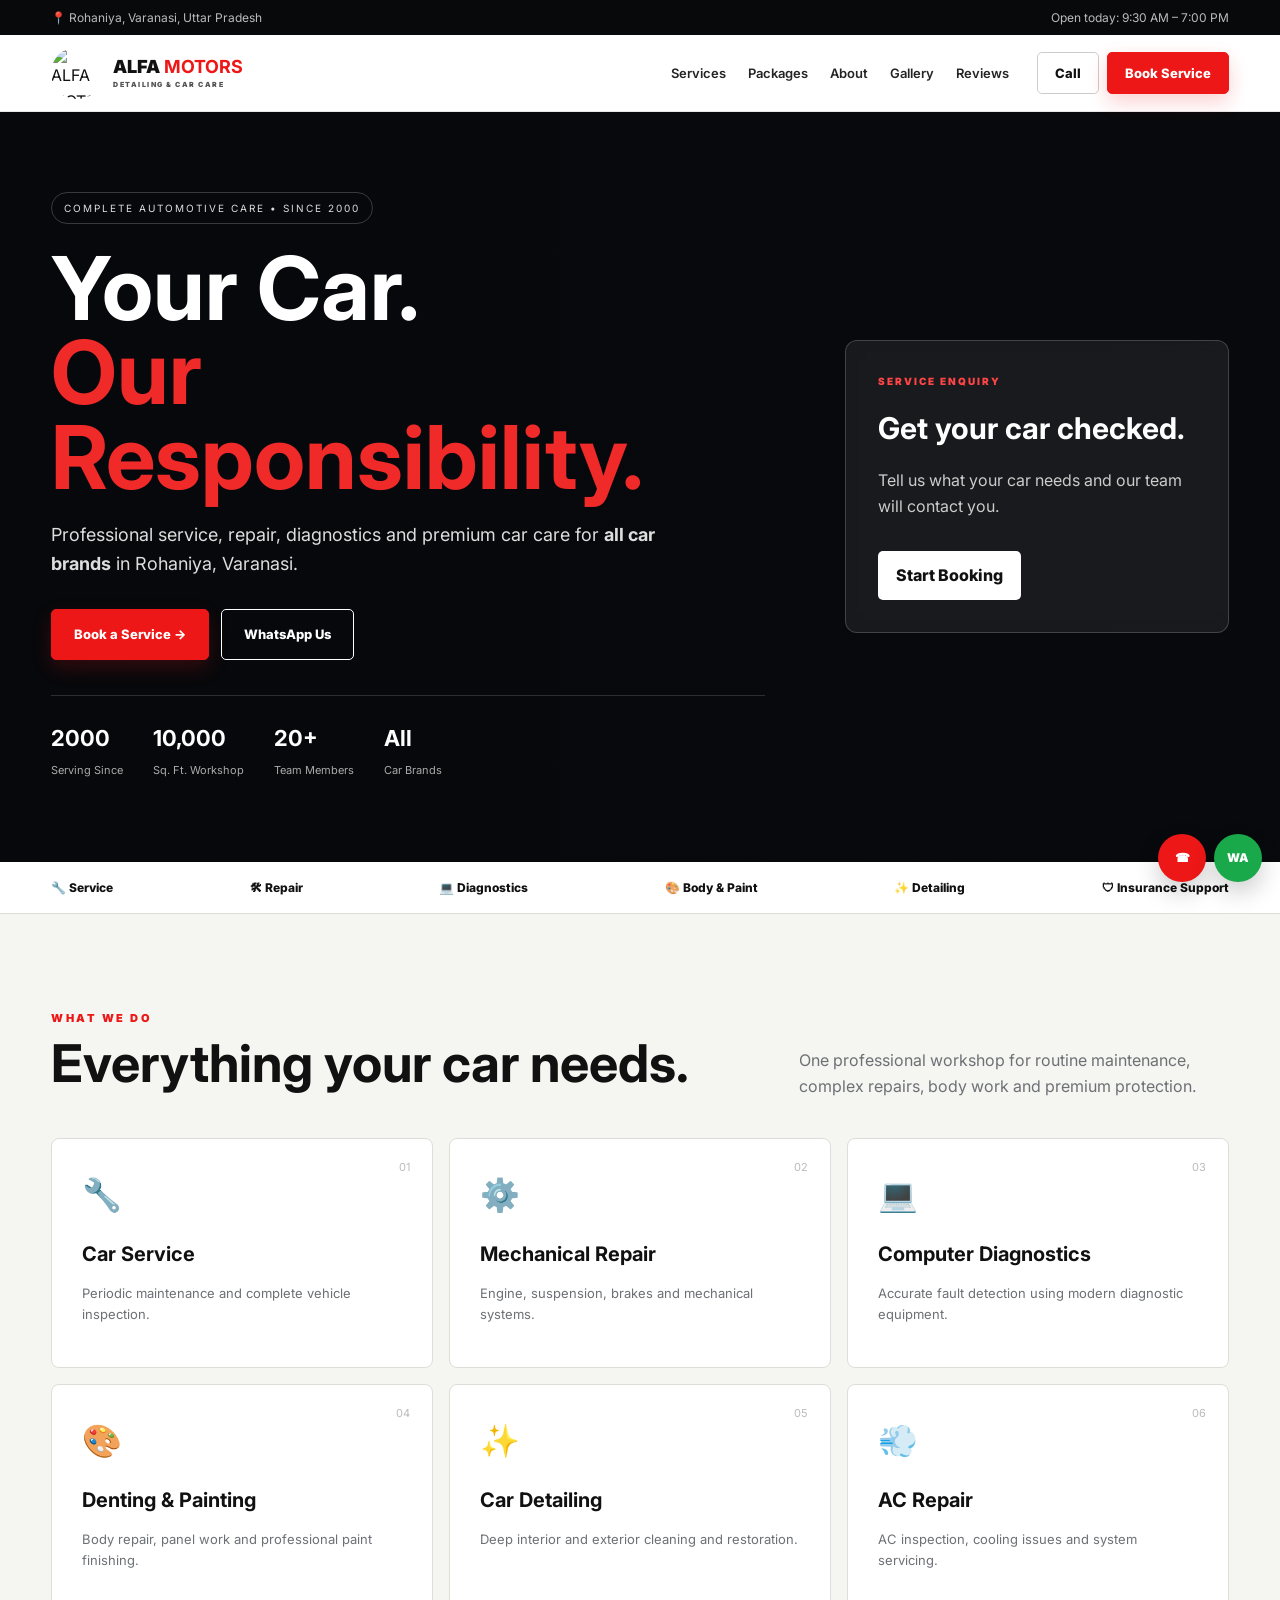
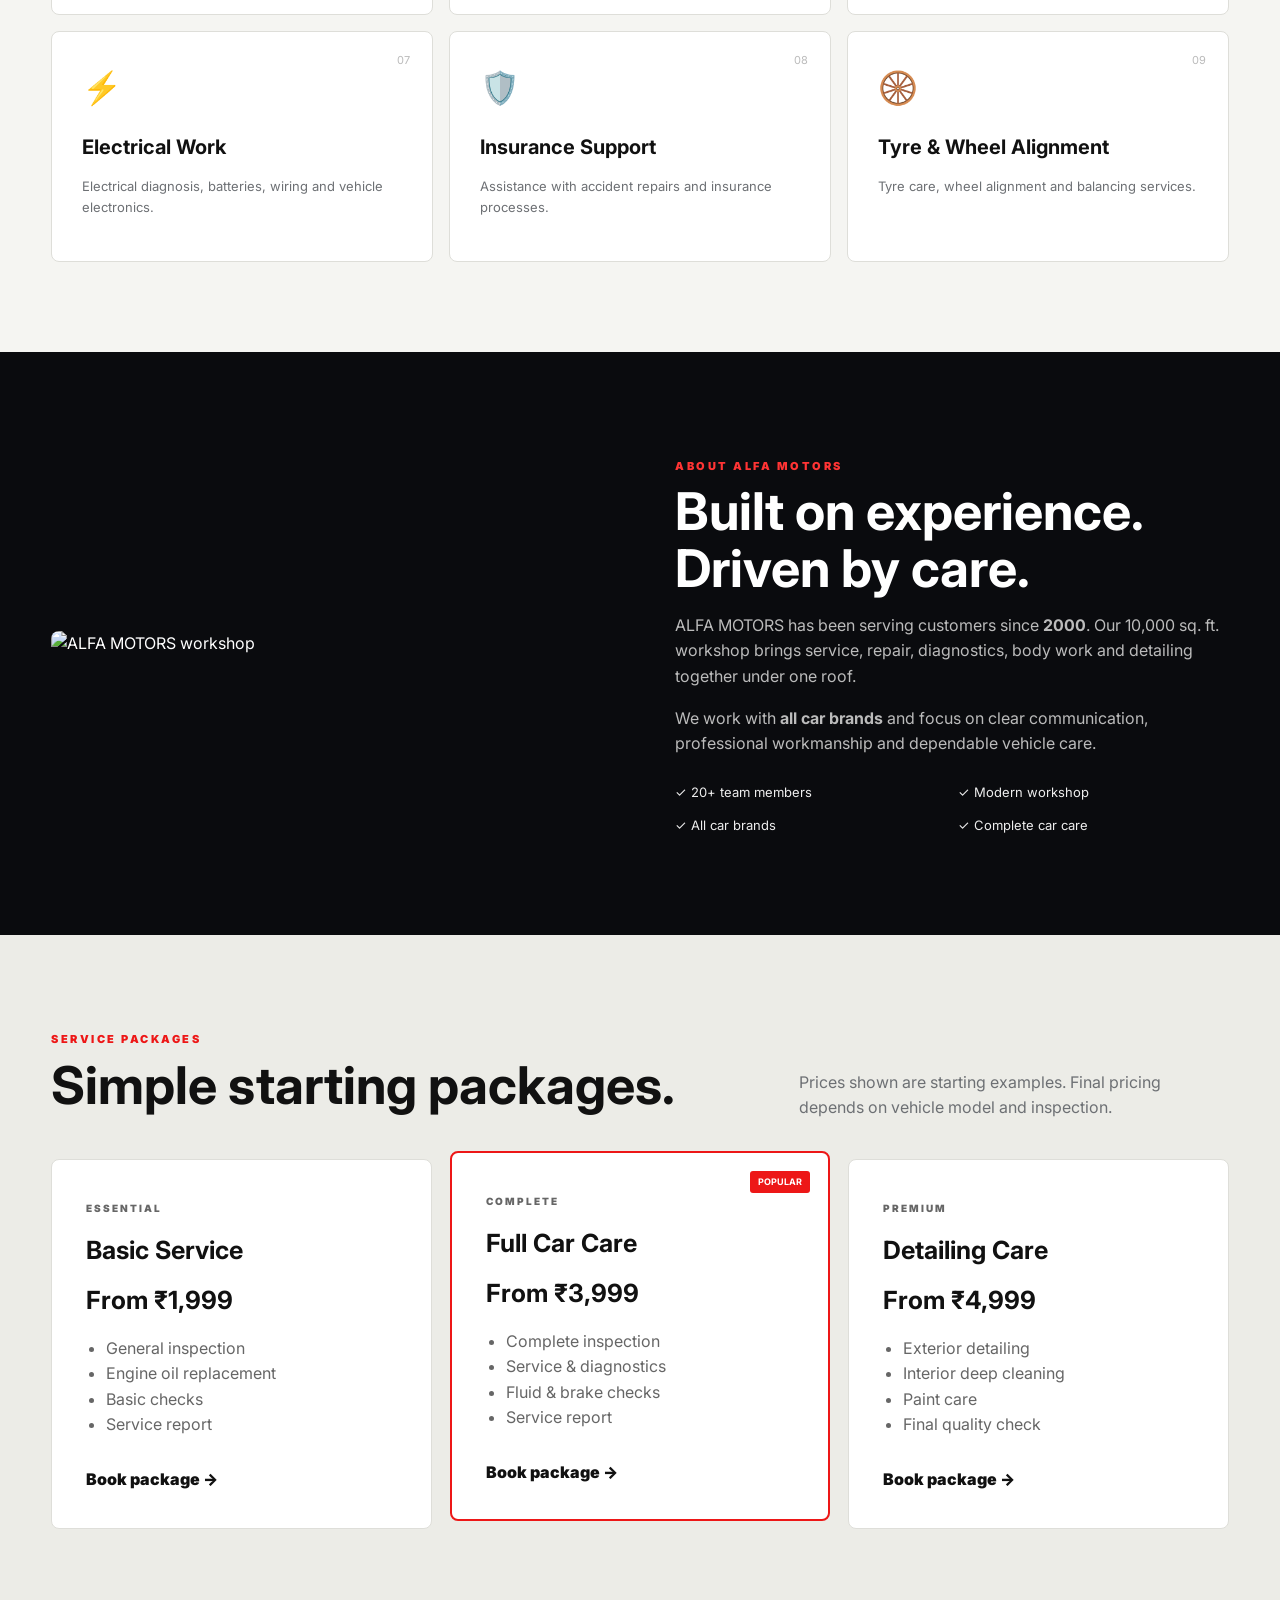
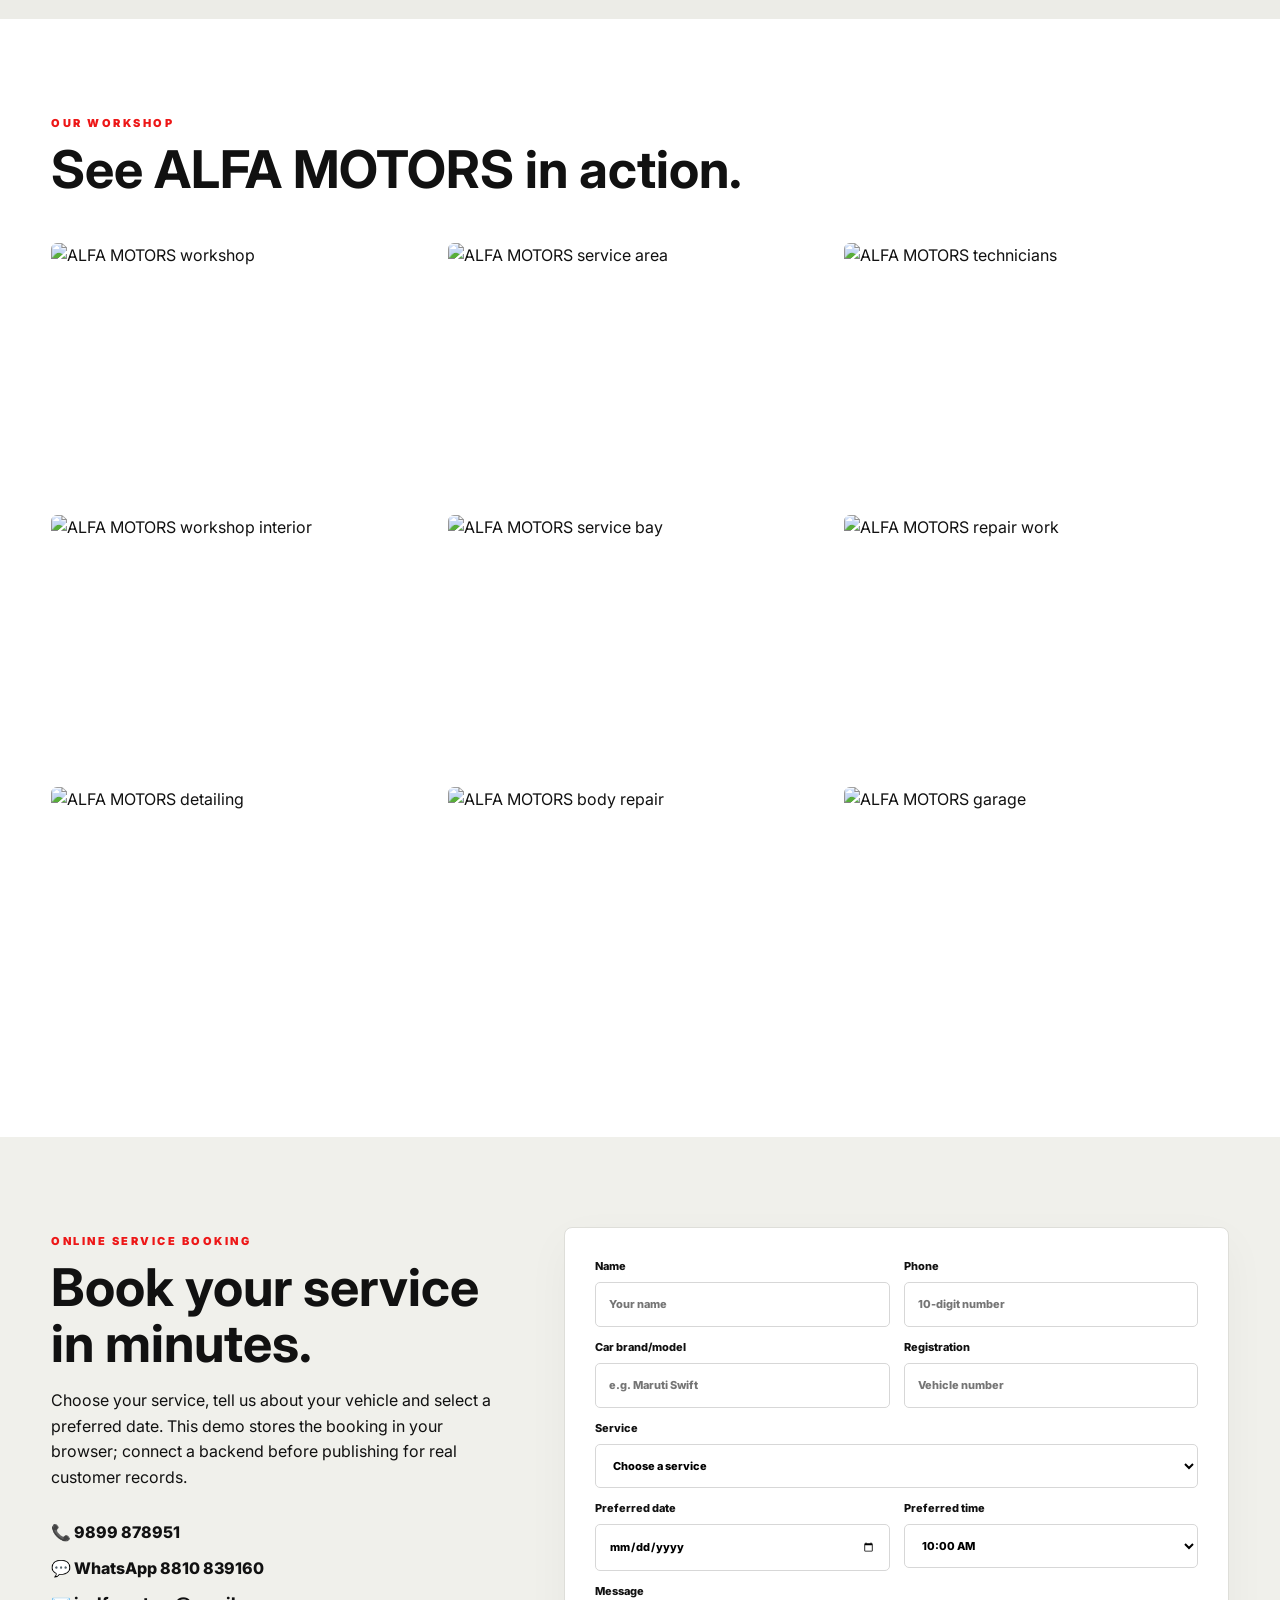
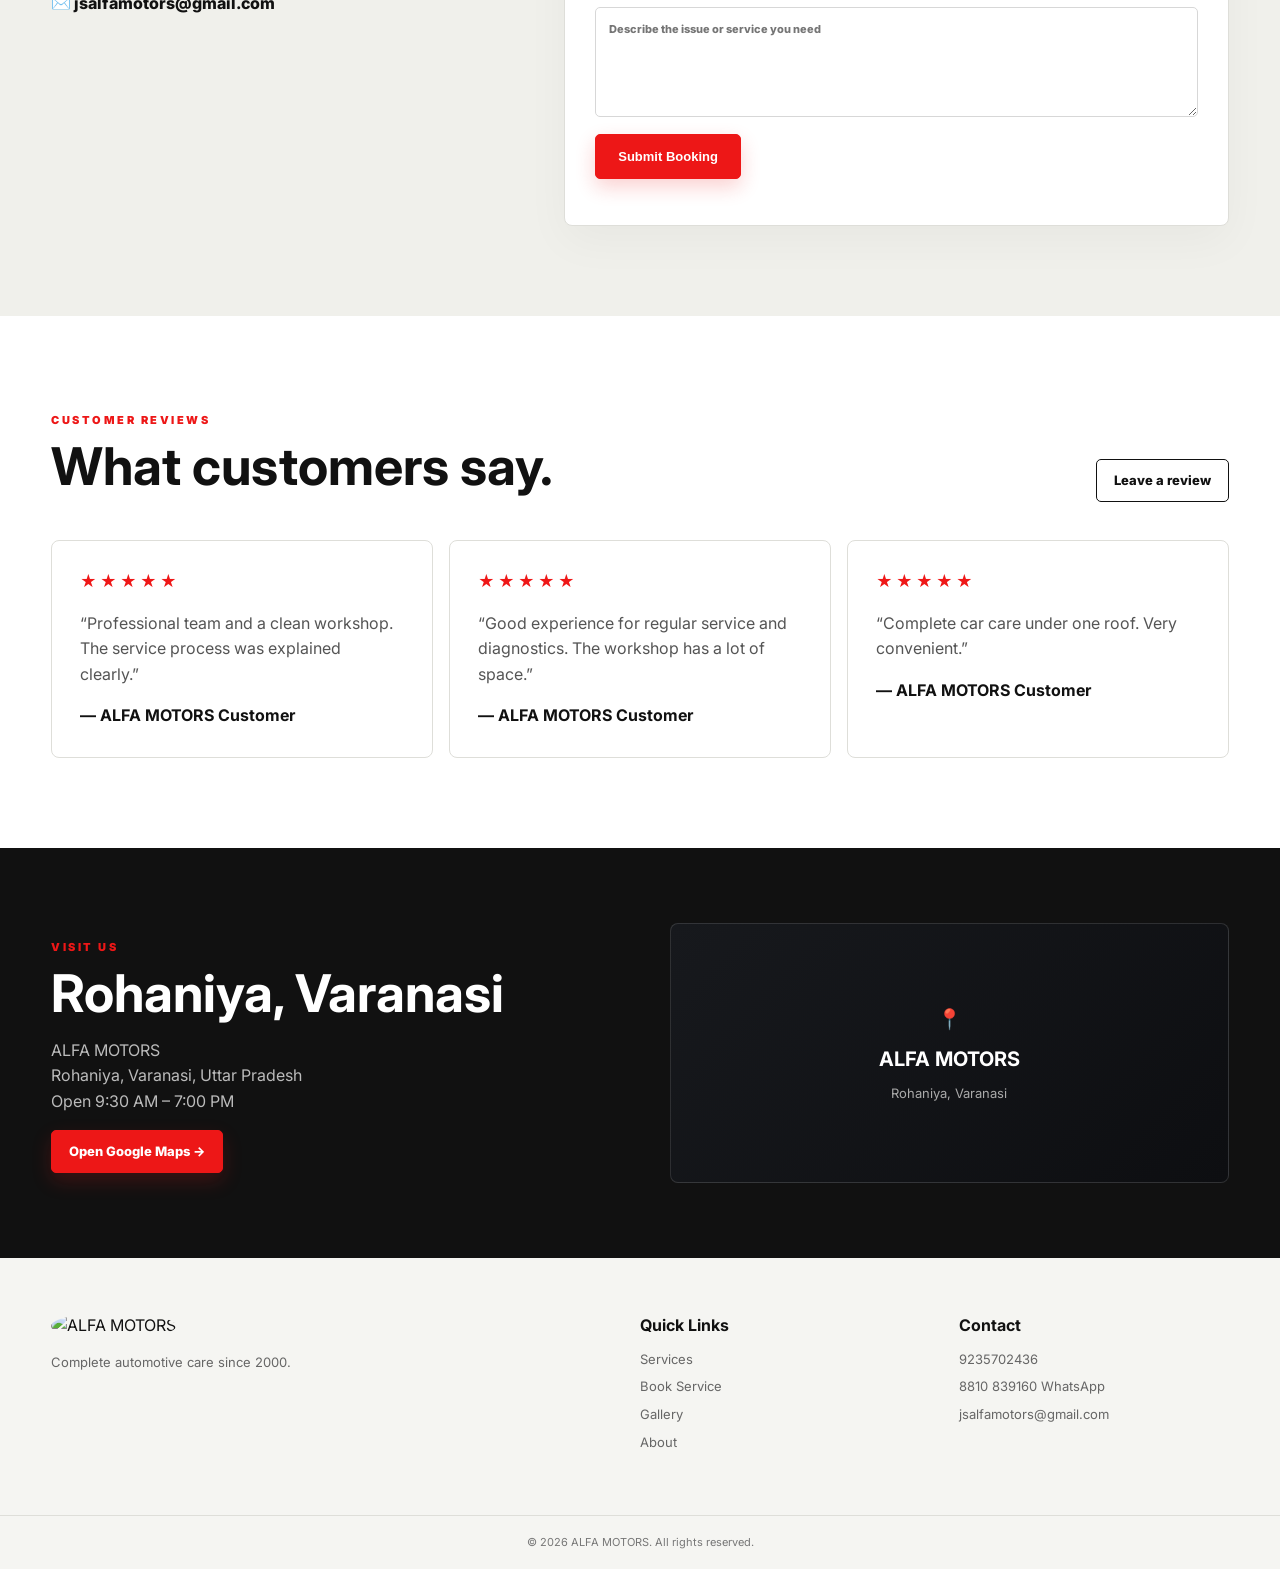
==== commit 744a4275: "Update index.html" ====
--- a/index.html
+++ b/index.html
@@ -96,7 +96,7 @@
 <section class="section booking-section" id="booking">
 <div class="wrap booking-grid">
   <div><span class="eyebrow">ONLINE SERVICE BOOKING</span><h2>Book your service in minutes.</h2><p>Choose your service, tell us about your vehicle and select a preferred date. This demo stores the booking in your browser; connect a backend before publishing for real customer records.</p>
-    <div class="contact-mini"><a href="tel:+919899878951">📞 9899 878951</a><a href="https://wa.me/918810839160" target="_blank">💬 WhatsApp 8810 839160</a><a href="mailto:jsalfamotors@gmail.com">✉️ jsalfamotors@gmail.com</a></div>
+    <div class="contact-mini"><a href="tel:+919235702436">📞 9899 878951</a><a href="https://wa.me/918810839160" target="_blank">💬 WhatsApp 8810 839160</a><a href="mailto:jsalfamotors@gmail.com">✉️ jsalfamotors@gmail.com</a></div>
   </div>
   <form id="bookingForm">
     <div class="form-row"><label>Name<input required name="name" placeholder="Your name"></label><label>Phone<input required name="phone" type="tel" placeholder="10-digit number"></label></div>
@@ -119,7 +119,7 @@
 <div class="wrap map-grid"><div><span class="eyebrow">VISIT US</span><h2>Rohaniya, Varanasi</h2><p>ALFA MOTORS<br>Rohaniya, Varanasi, Uttar Pradesh<br>Open 9:30 AM – 7:00 PM</p><a class="primary" target="_blank" href="https://www.google.com/maps/search/?api=1&query=Alfa+Motors+Rohaniya+Varanasi">Open Google Maps →</a></div><div class="map-box">📍<strong>ALFA MOTORS</strong><span>Rohaniya, Varanasi</span></div></div>
 </section>
 
-<footer><div class="wrap footer-grid"><div><img src="assets/1000007970.jpg" alt="ALFA MOTORS"><p>Complete automotive care since 2000.</p></div><div><b>Quick Links</b><a href="#services">Services</a><a href="#booking">Book Service</a><a href="#gallery">Gallery</a><a href="#about">About</a></div><div><b>Contact</b><a href="tel:+919899878951">9899 878951</a><a href="https://wa.me/918810839160" target="_blank">8810 839160 WhatsApp</a><a href="mailto:jsalfamotors@gmail.com">jsalfamotors@gmail.com</a></div></div><div class="copyright">© 2026 ALFA MOTORS. All rights reserved.</div></footer>
+<footer><div class="wrap footer-grid"><div><img src="assets/1000007970.jpg" alt="ALFA MOTORS"><p>Complete automotive care since 2000.</p></div><div><b>Quick Links</b><a href="#services">Services</a><a href="#booking">Book Service</a><a href="#gallery">Gallery</a><a href="#about">About</a></div><div><b>Contact</b><a href="tel:+919235702436">9235702436</a><a href="https://wa.me/918810839160" target="_blank">8810 839160 WhatsApp</a><a href="mailto:jsalfamotors@gmail.com">jsalfamotors@gmail.com</a></div></div><div class="copyright">© 2026 ALFA MOTORS. All rights reserved.</div></footer>
 
 <div class="floating"><a href="tel:+919899878951">☎</a><a href="https://wa.me/918810839160?text=Hello%20ALFA%20MOTORS%2C%20I%20want%20to%20book%20a%20service." target="_blank">WA</a></div>
 
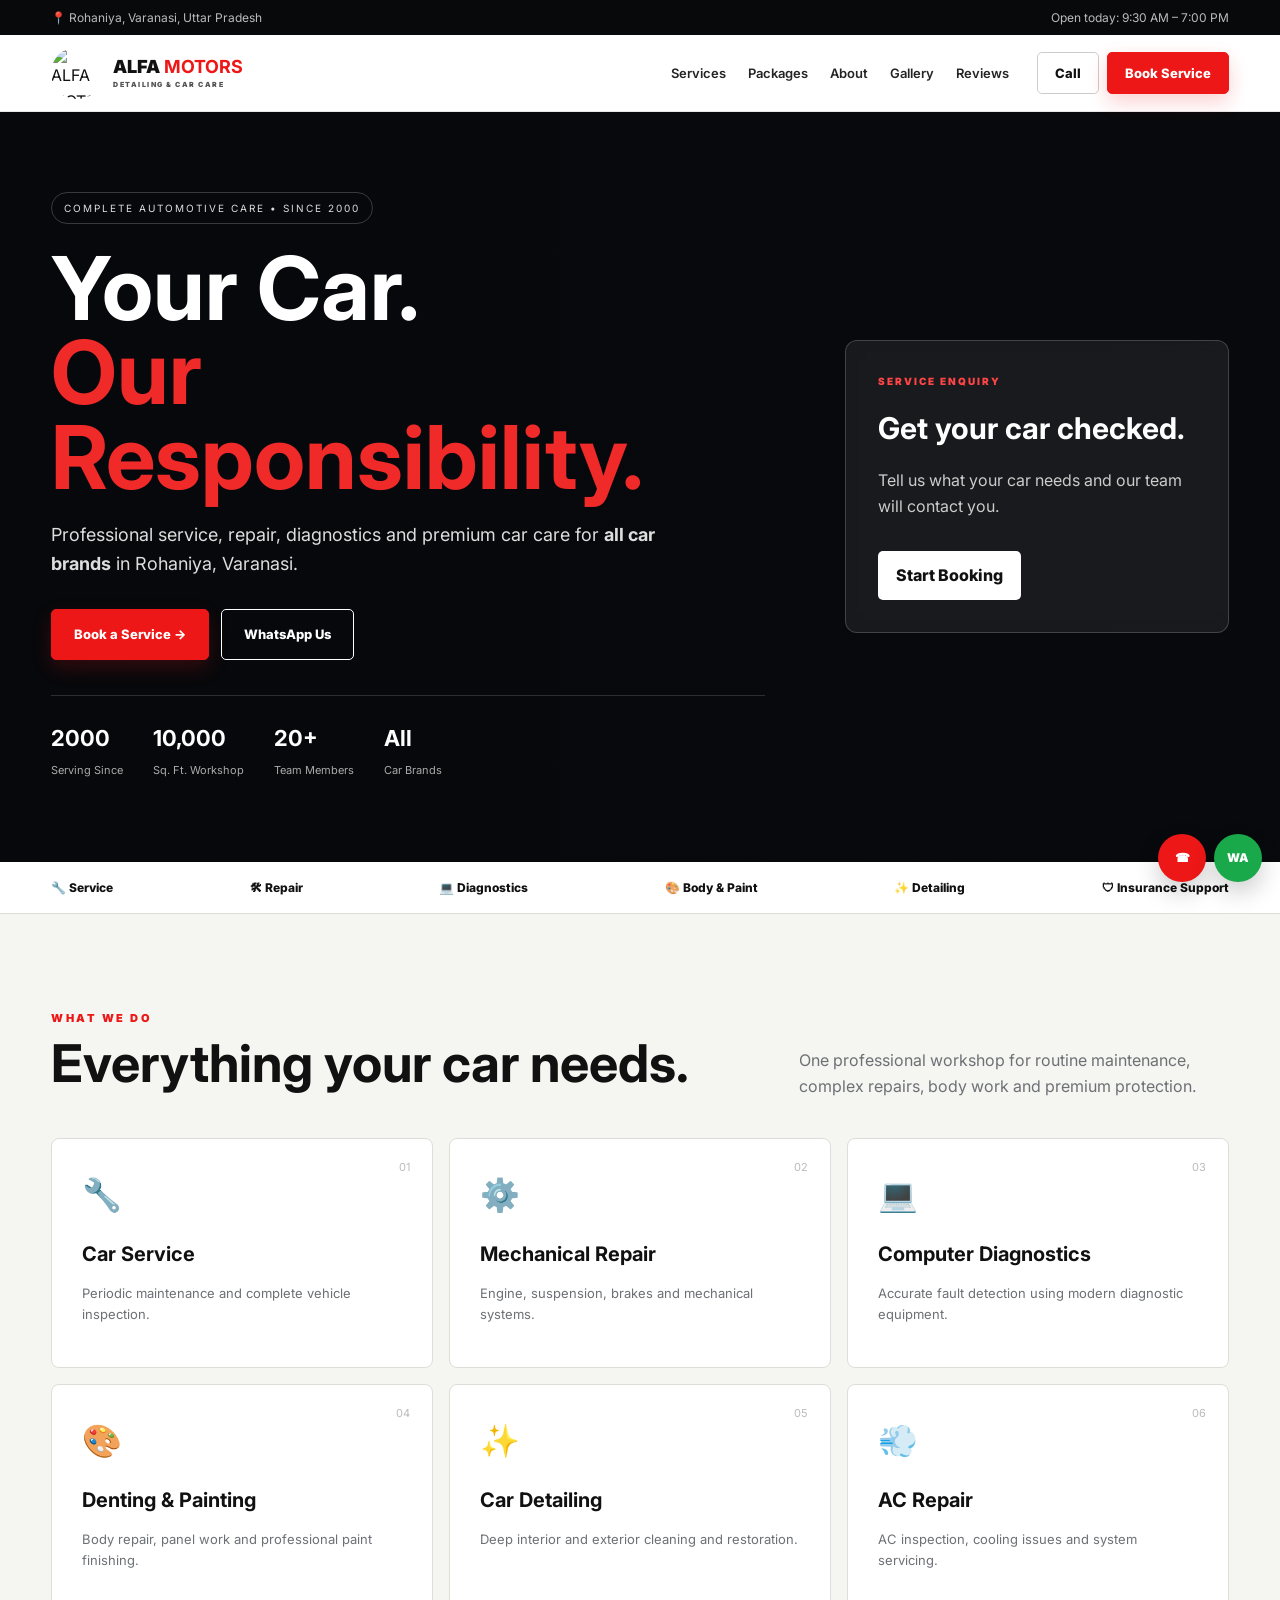
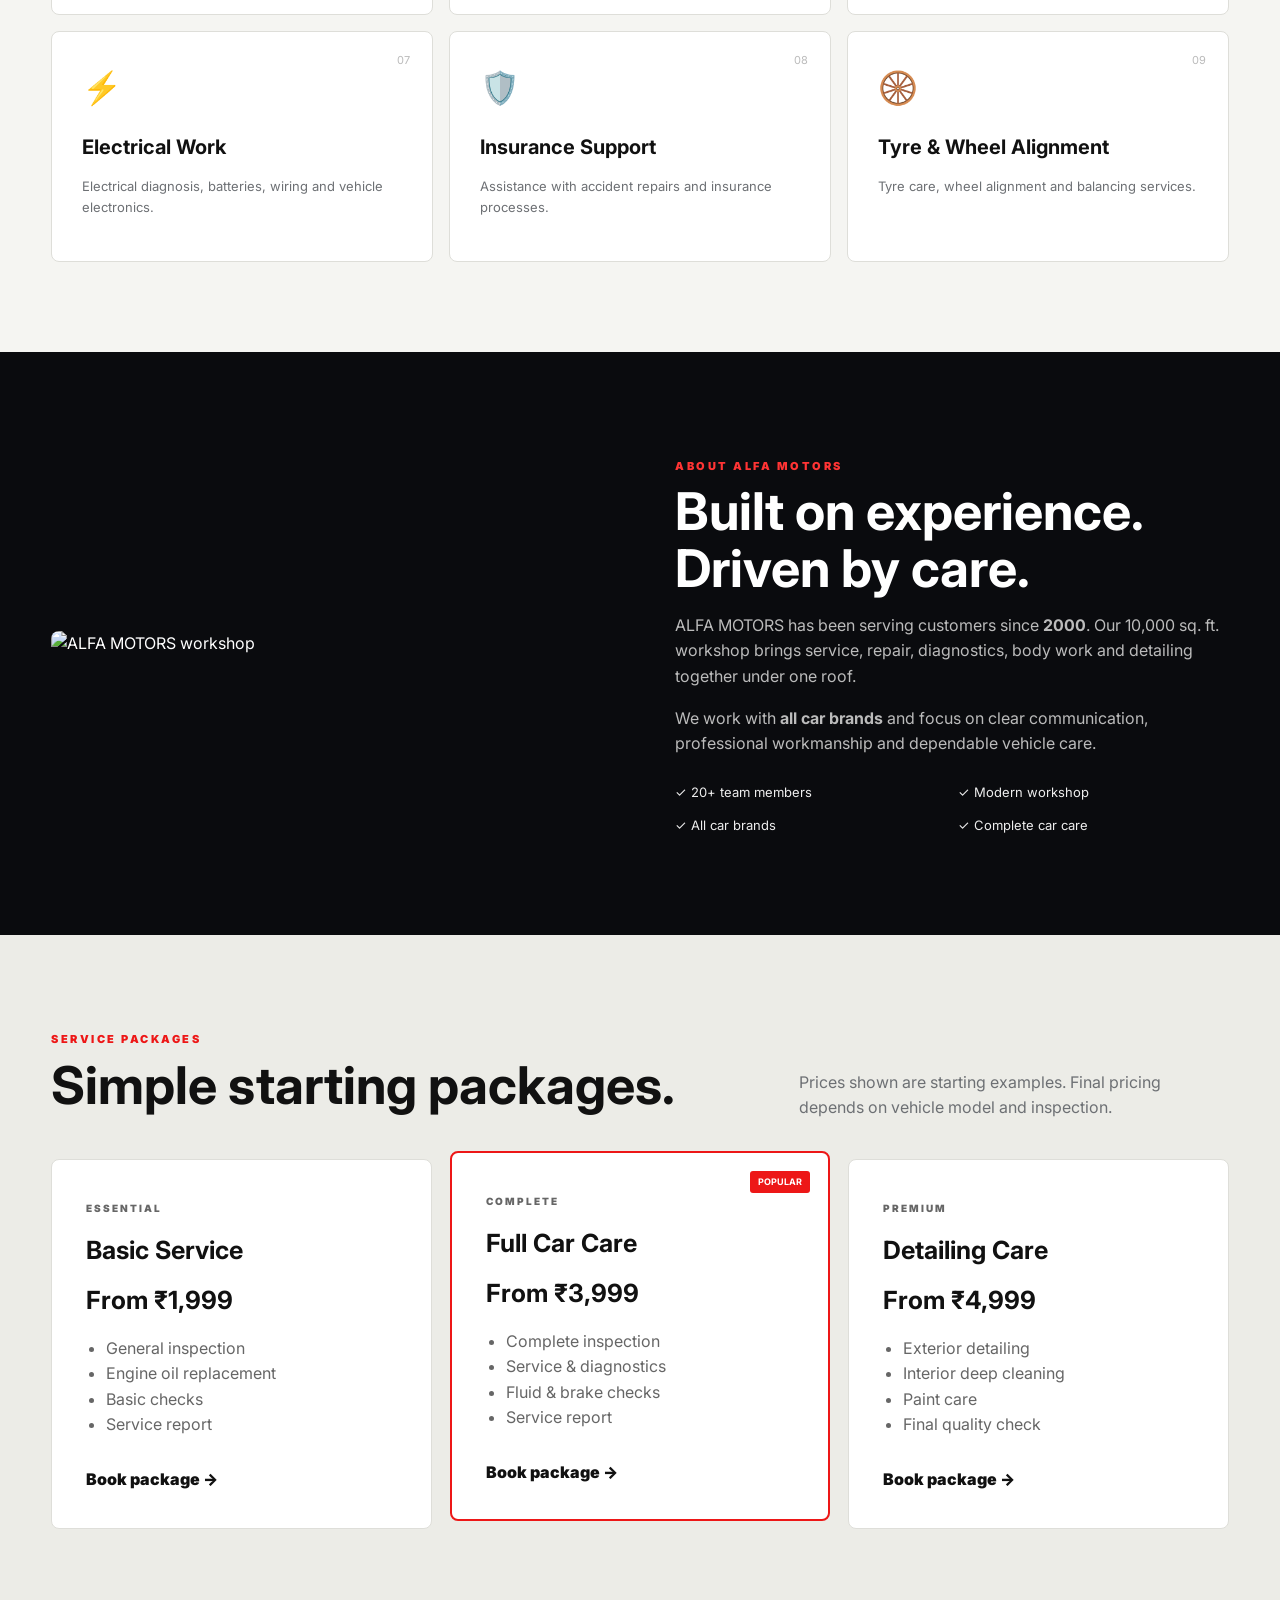
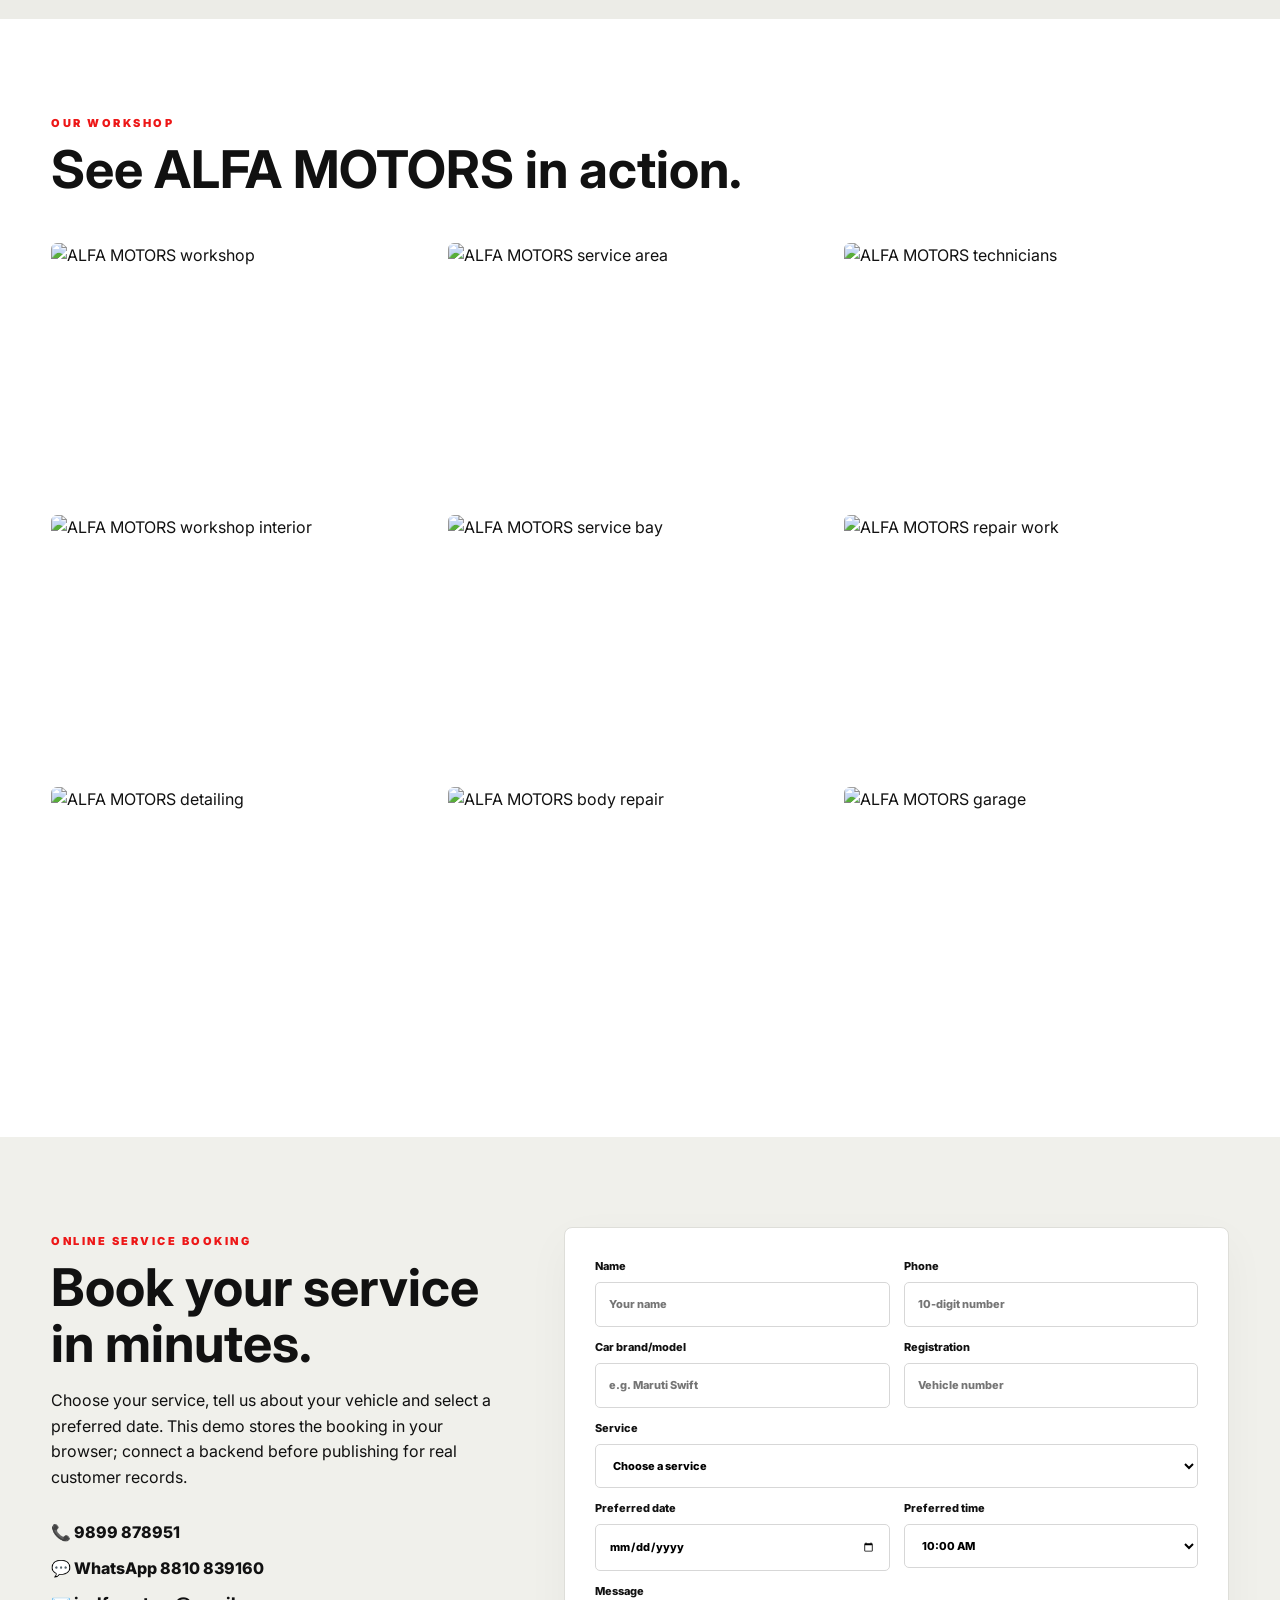
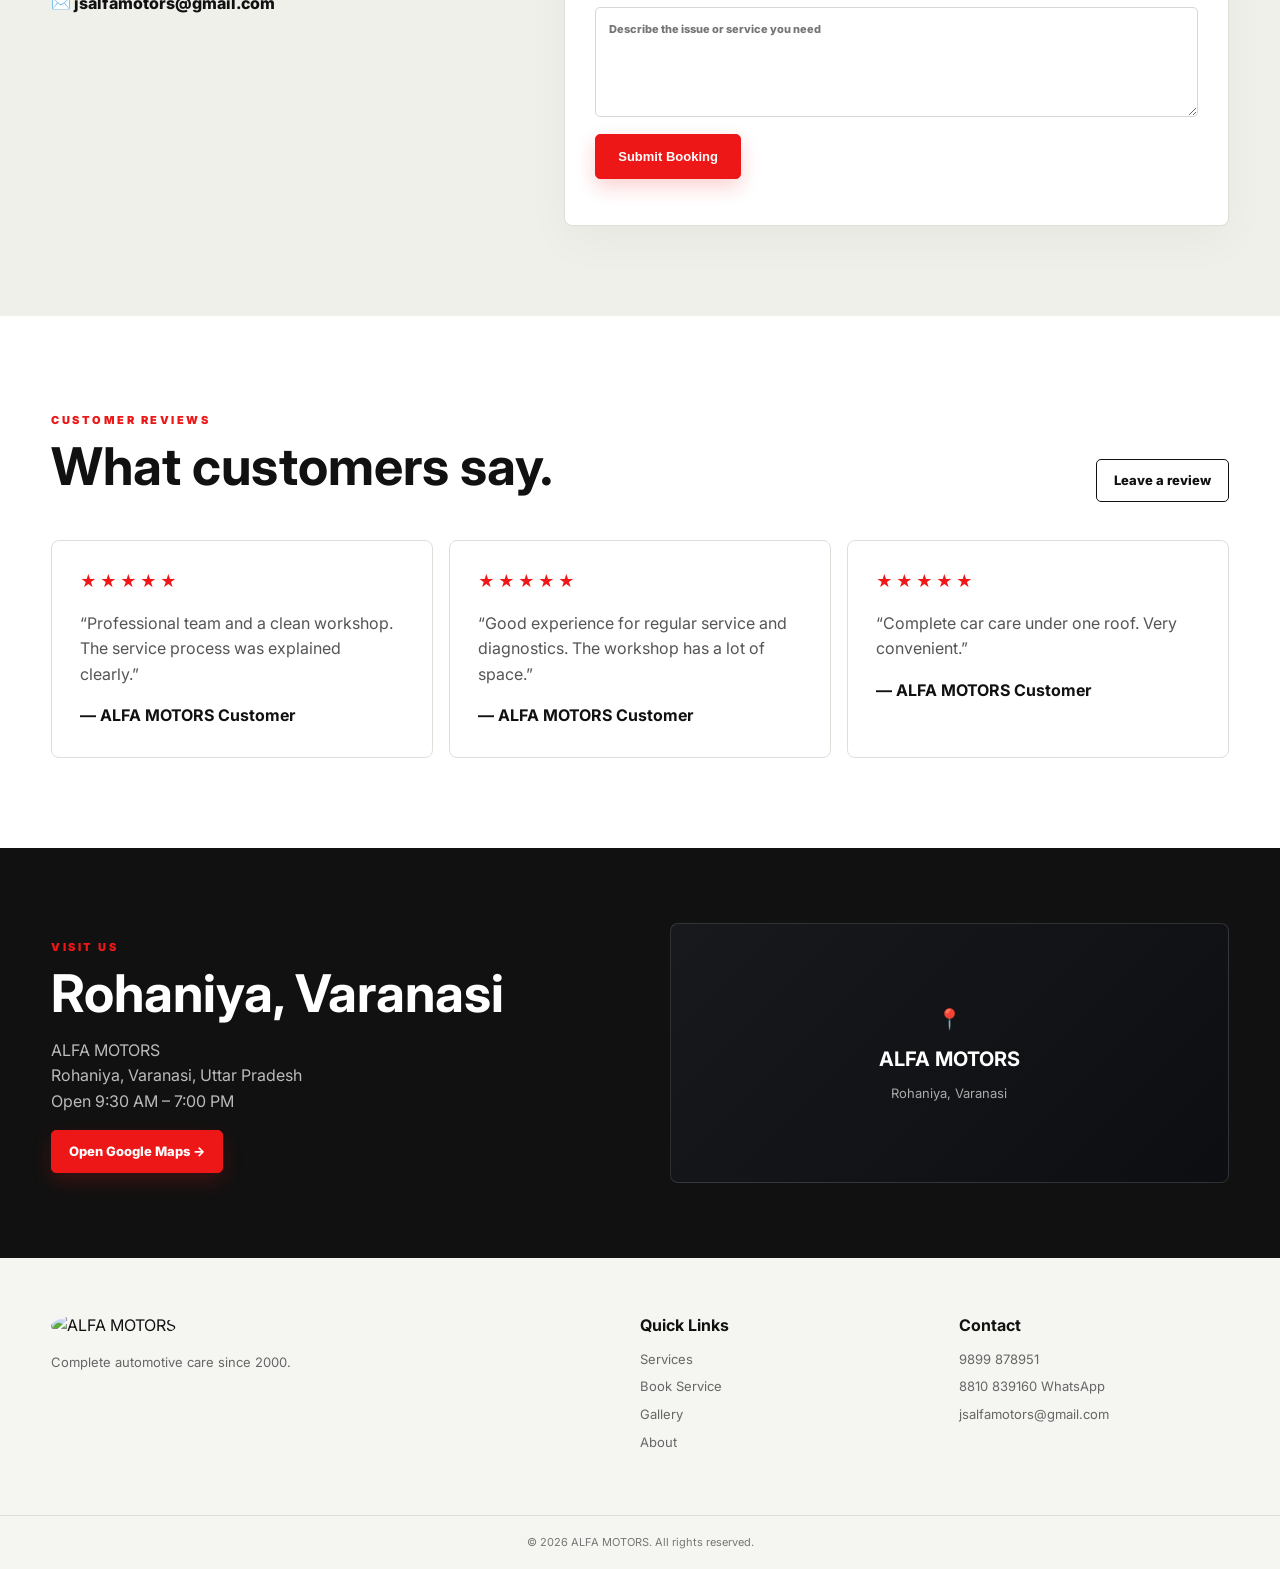
==== commit 088b8984: "Add files via upload" ====
--- a/index.html
+++ b/index.html
@@ -18,7 +18,7 @@
       <a href="#services">Services</a><a href="#packages">Packages</a><a href="#about">About</a><a href="#gallery">Gallery</a><a href="#reviews">Reviews</a>
     </nav>
     <div class="nav-actions">
-      <a class="call" href="tel:+919235702436">Call</a>
+      <a class="call" href="tel:+919899878951">Call</a>
       <a class="primary" href="#booking">Book Service</a>
     </div>
   </div>
@@ -96,7 +96,7 @@
 <section class="section booking-section" id="booking">
 <div class="wrap booking-grid">
   <div><span class="eyebrow">ONLINE SERVICE BOOKING</span><h2>Book your service in minutes.</h2><p>Choose your service, tell us about your vehicle and select a preferred date. This demo stores the booking in your browser; connect a backend before publishing for real customer records.</p>
-    <div class="contact-mini"><a href="tel:+919235702436">📞 9899 878951</a><a href="https://wa.me/918810839160" target="_blank">💬 WhatsApp 8810 839160</a><a href="mailto:jsalfamotors@gmail.com">✉️ jsalfamotors@gmail.com</a></div>
+    <div class="contact-mini"><a href="tel:+919899878951">📞 9899 878951</a><a href="https://wa.me/918810839160" target="_blank">💬 WhatsApp 8810 839160</a><a href="mailto:jsalfamotors@gmail.com">✉️ jsalfamotors@gmail.com</a></div>
   </div>
   <form id="bookingForm">
     <div class="form-row"><label>Name<input required name="name" placeholder="Your name"></label><label>Phone<input required name="phone" type="tel" placeholder="10-digit number"></label></div>
@@ -119,10 +119,10 @@
 <div class="wrap map-grid"><div><span class="eyebrow">VISIT US</span><h2>Rohaniya, Varanasi</h2><p>ALFA MOTORS<br>Rohaniya, Varanasi, Uttar Pradesh<br>Open 9:30 AM – 7:00 PM</p><a class="primary" target="_blank" href="https://www.google.com/maps/search/?api=1&query=Alfa+Motors+Rohaniya+Varanasi">Open Google Maps →</a></div><div class="map-box">📍<strong>ALFA MOTORS</strong><span>Rohaniya, Varanasi</span></div></div>
 </section>
 
-<footer><div class="wrap footer-grid"><div><img src="assets/1000007970.jpg" alt="ALFA MOTORS"><p>Complete automotive care since 2000.</p></div><div><b>Quick Links</b><a href="#services">Services</a><a href="#booking">Book Service</a><a href="#gallery">Gallery</a><a href="#about">About</a></div><div><b>Contact</b><a href="tel:+919235702436">9235702436</a><a href="https://wa.me/918810839160" target="_blank">8810 839160 WhatsApp</a><a href="mailto:jsalfamotors@gmail.com">jsalfamotors@gmail.com</a></div></div><div class="copyright">© 2026 ALFA MOTORS. All rights reserved.</div></footer>
+<footer><div class="wrap footer-grid"><div><img src="assets/1000007970.jpg" alt="ALFA MOTORS"><p>Complete automotive care since 2000.</p></div><div><b>Quick Links</b><a href="#services">Services</a><a href="#booking">Book Service</a><a href="#gallery">Gallery</a><a href="#about">About</a></div><div><b>Contact</b><a href="tel:+919899878951">9899 878951</a><a href="https://wa.me/918810839160" target="_blank">8810 839160 WhatsApp</a><a href="mailto:jsalfamotors@gmail.com">jsalfamotors@gmail.com</a></div></div><div class="copyright">© 2026 ALFA MOTORS. All rights reserved.</div></footer>
 
 <div class="floating"><a href="tel:+919899878951">☎</a><a href="https://wa.me/918810839160?text=Hello%20ALFA%20MOTORS%2C%20I%20want%20to%20book%20a%20service." target="_blank">WA</a></div>
 
 <script src="script.js"></script>
 </body>
-</html>
+</html>
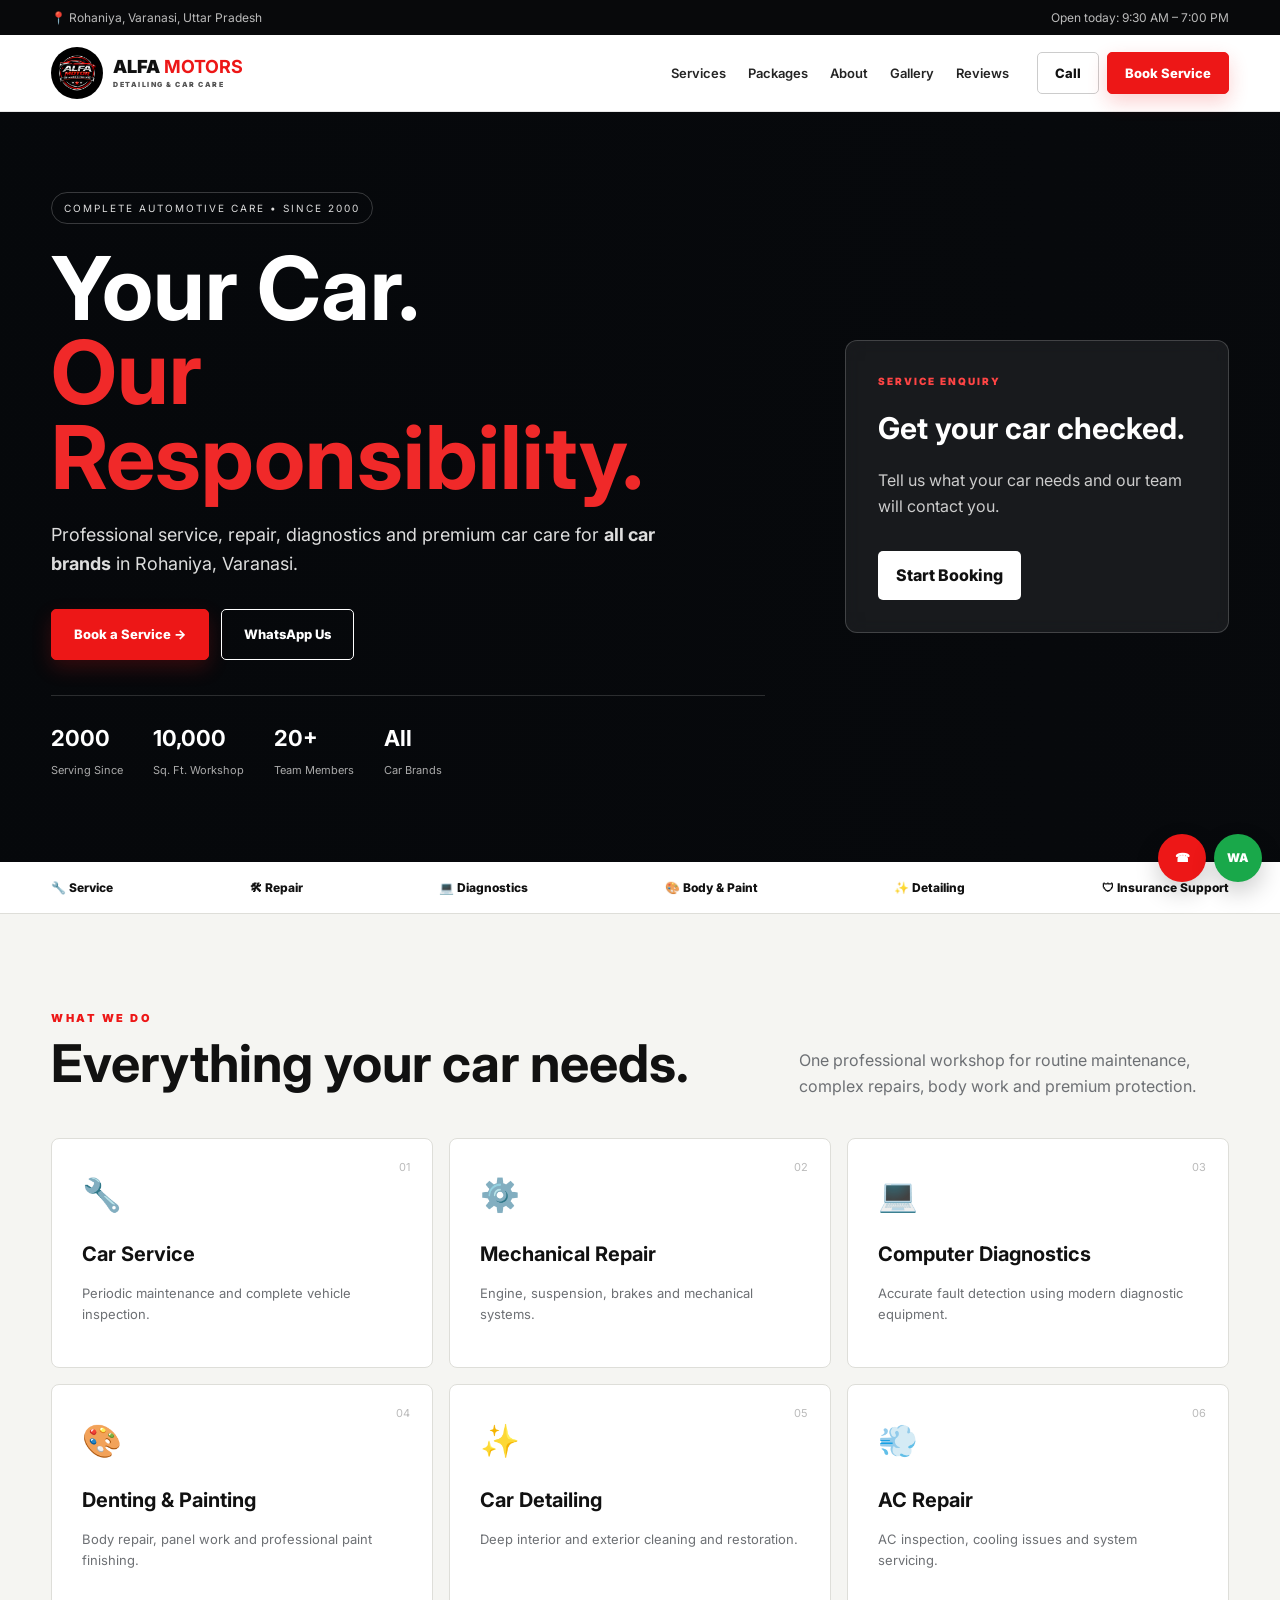
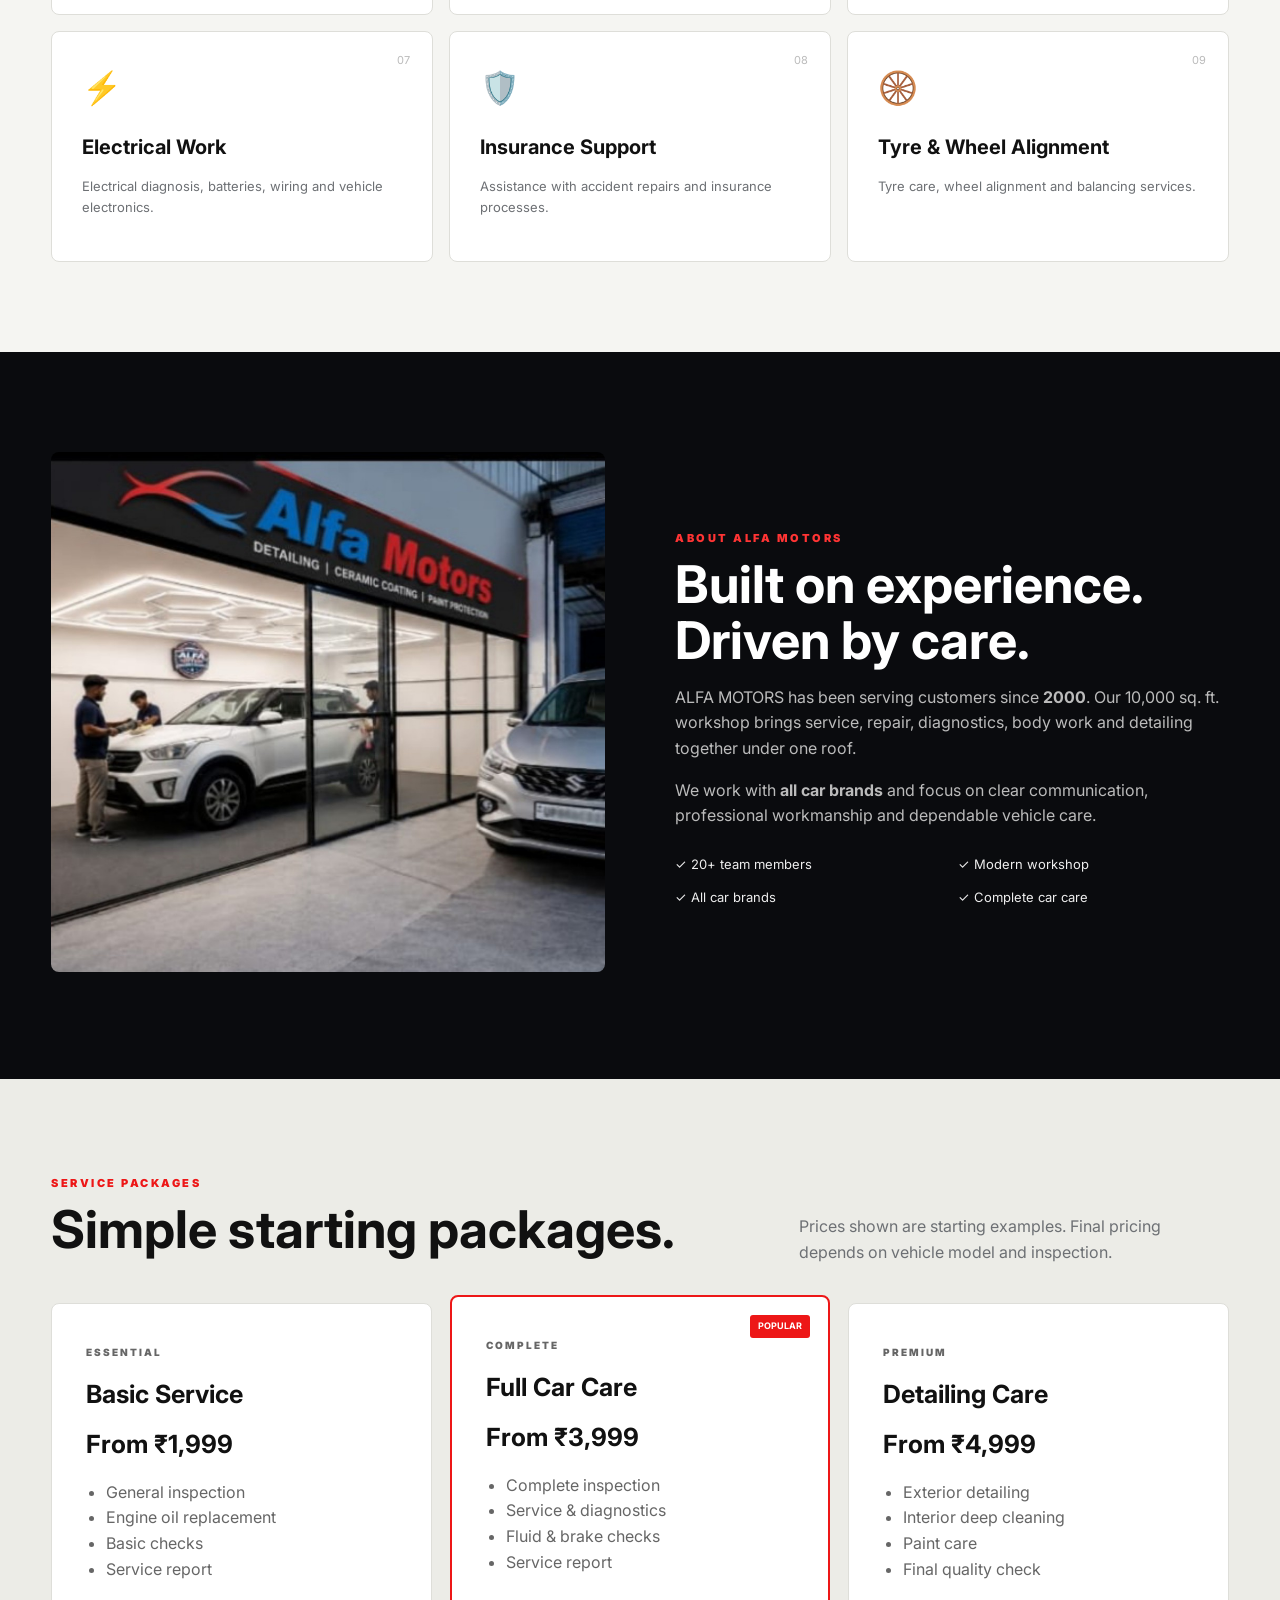
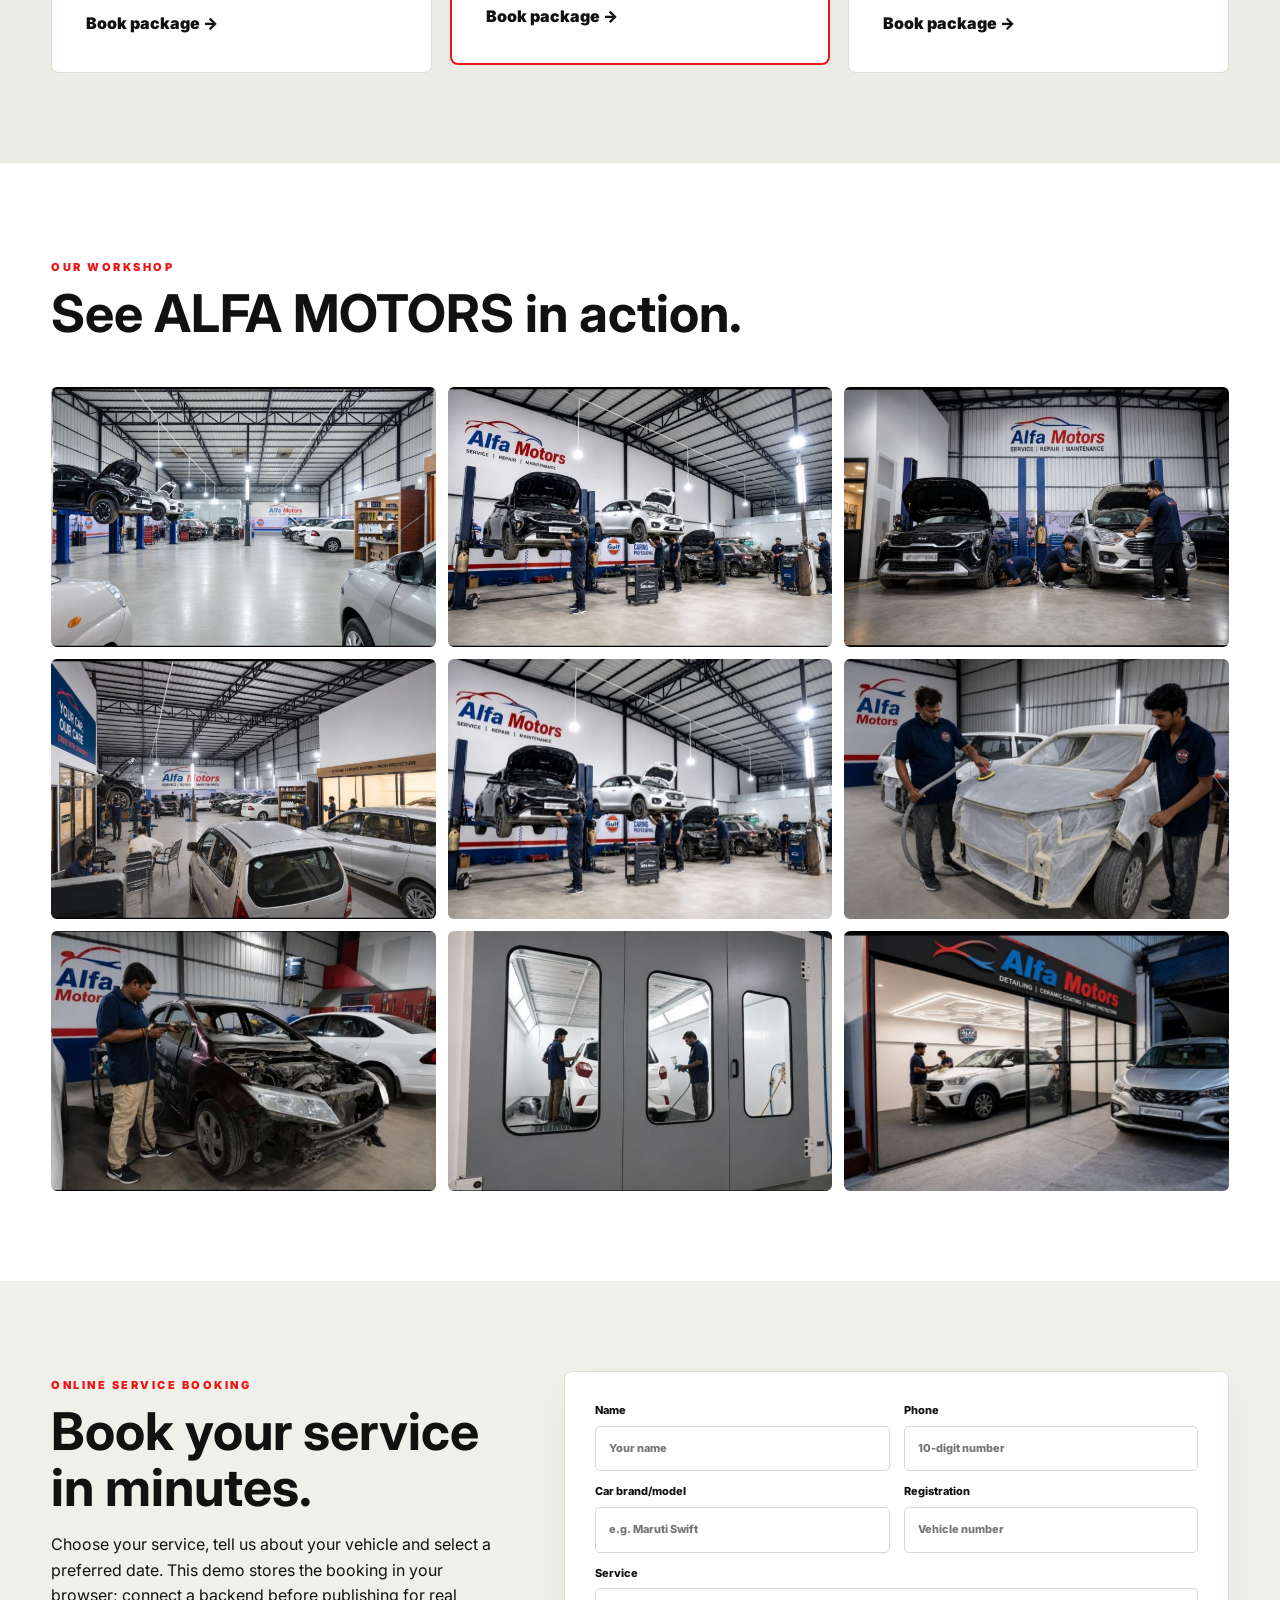
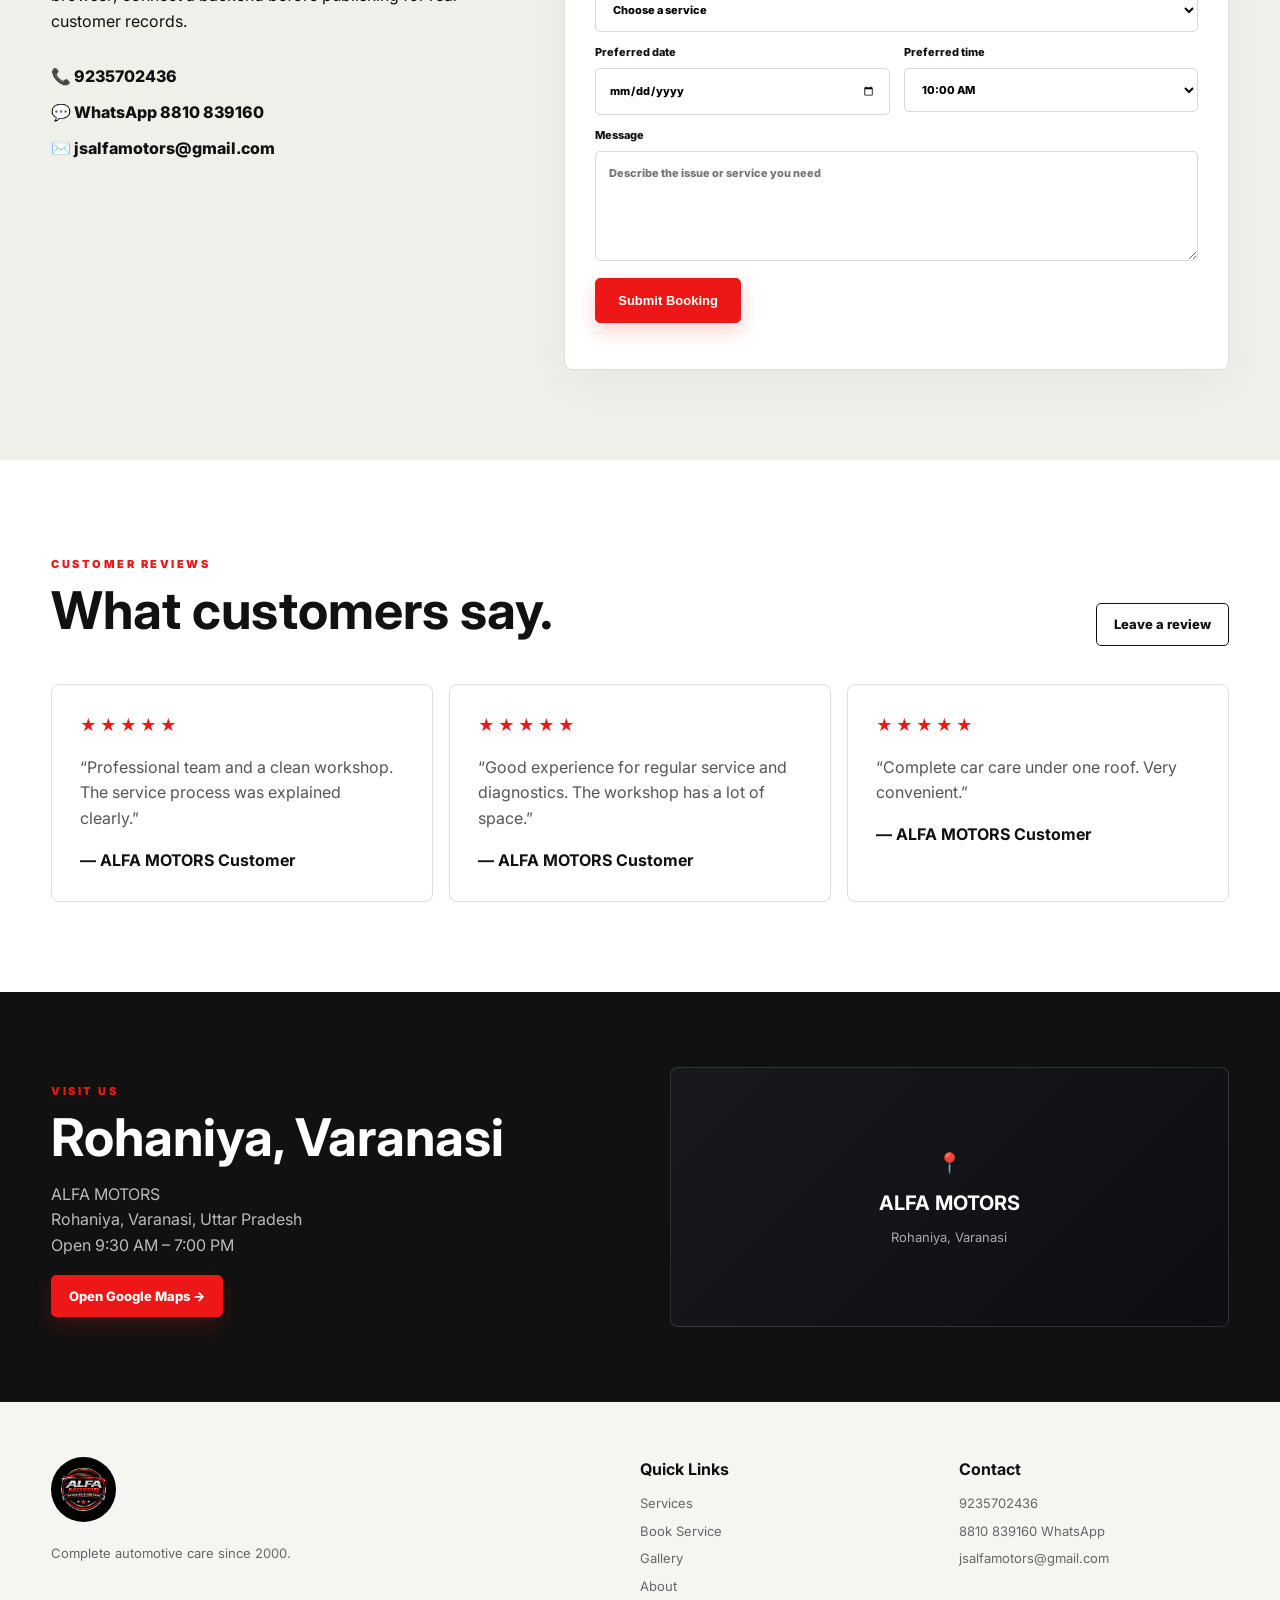
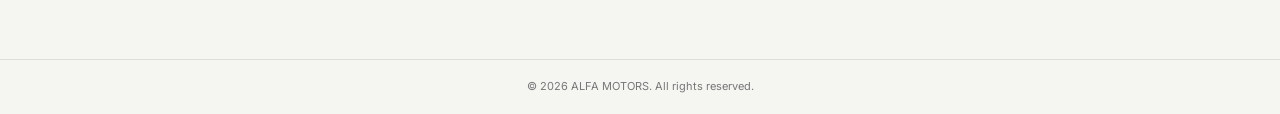
==== commit 348e5192: "Update index.html" ====
--- a/index.html
+++ b/index.html
@@ -5,7 +5,7 @@
 <meta name="viewport" content="width=device-width, initial-scale=1.0">
 <title>ALFA MOTORS | Detailing & Car Care</title>
 <meta name="description" content="ALFA MOTORS, Rohaniya Varanasi — complete car service, repair, diagnostics, denting & painting, detailing and insurance support.">
-<link rel="icon" href="assets/1000007970.jpg">
+<link rel="icon" href="1000007970.jpg">
 <link rel="stylesheet" href="style.css">
 </head>
 <body>
@@ -13,12 +13,12 @@
 
 <header class="header">
   <div class="wrap nav">
-    <a class="brand" href="#home"><img src="assets/1000007970.jpg" alt="ALFA MOTORS logo"><span>ALFA <b>MOTORS</b><small>DETAILING & CAR CARE</small></span></a>
+    <a class="brand" href="#home"><img src="1000007970.jpg" alt="ALFA MOTORS logo"><span>ALFA <b>MOTORS</b><small>DETAILING & CAR CARE</small></span></a>
     <nav>
       <a href="#services">Services</a><a href="#packages">Packages</a><a href="#about">About</a><a href="#gallery">Gallery</a><a href="#reviews">Reviews</a>
     </nav>
     <div class="nav-actions">
-      <a class="call" href="tel:+919899878951">Call</a>
+      <a class="call" href="tel:+919235702436">Call</a>
       <a class="primary" href="#booking">Book Service</a>
     </div>
   </div>
@@ -64,7 +64,7 @@
 
 <section class="dark-section" id="about">
 <div class="wrap about-grid">
-  <div class="about-image"><img src="assets/1000006808.jpg" alt="ALFA MOTORS workshop"></div>
+  <div class="about-image"><img src="1000006808.jpg" alt="ALFA MOTORS workshop"></div>
   <div class="about-copy"><span class="eyebrow red">ABOUT ALFA MOTORS</span><h2>Built on experience.<br>Driven by care.</h2>
     <p>ALFA MOTORS has been serving customers since <strong>2000</strong>. Our 10,000 sq. ft. workshop brings service, repair, diagnostics, body work and detailing together under one roof.</p>
     <p>We work with <strong>all car brands</strong> and focus on clear communication, professional workmanship and dependable vehicle care.</p>
@@ -87,16 +87,16 @@
 <section class="gallery section" id="gallery">
 <div class="wrap"><div class="section-head"><div><span class="eyebrow">OUR WORKSHOP</span><h2>See ALFA MOTORS in action.</h2></div></div>
 <div class="gallery-grid">
-  <img src="assets/1000006722.jpg" alt="ALFA MOTORS workshop"><img src="assets/1000006721.jpg" alt="ALFA MOTORS service area"><img src="assets/1000006720.jpg" alt="ALFA MOTORS technicians">
-  <img src="assets/1000006723.jpg" alt="ALFA MOTORS workshop interior"><img src="assets/1000006786.jpg" alt="ALFA MOTORS service bay"><img src="assets/1000006872.jpg" alt="ALFA MOTORS repair work">
-  <img src="assets/1000006878.jpg" alt="ALFA MOTORS detailing"><img src="assets/1000006874.jpg" alt="ALFA MOTORS body repair"><img src="assets/1000006808.jpg" alt="ALFA MOTORS garage">
+  <img src="1000006722.jpg" alt="ALFA MOTORS workshop"><img src="1000006721.jpg" alt="ALFA MOTORS service area"><img src="1000006720.jpg" alt="ALFA MOTORS technicians">
+  <img src="1000006723.jpg" alt="ALFA MOTORS workshop interior"><img src="1000006786.jpg" alt="ALFA MOTORS service bay"><img src="1000006872.jpg" alt="ALFA MOTORS repair work">
+  <img src="1000006878.jpg" alt="ALFA MOTORS detailing"><img src="1000006874.jpg" alt="ALFA MOTORS body repair"><img src="1000006808.jpg" alt="ALFA MOTORS garage">
 </div></div>
 </section>
 
 <section class="section booking-section" id="booking">
 <div class="wrap booking-grid">
   <div><span class="eyebrow">ONLINE SERVICE BOOKING</span><h2>Book your service in minutes.</h2><p>Choose your service, tell us about your vehicle and select a preferred date. This demo stores the booking in your browser; connect a backend before publishing for real customer records.</p>
-    <div class="contact-mini"><a href="tel:+919899878951">📞 9899 878951</a><a href="https://wa.me/918810839160" target="_blank">💬 WhatsApp 8810 839160</a><a href="mailto:jsalfamotors@gmail.com">✉️ jsalfamotors@gmail.com</a></div>
+    <div class="contact-mini"><a href="tel:+919235702436">📞 9235702436</a><a href="https://wa.me/918810839160" target="_blank">💬 WhatsApp 8810 839160</a><a href="mailto:jsalfamotors@gmail.com">✉️ jsalfamotors@gmail.com</a></div>
   </div>
   <form id="bookingForm">
     <div class="form-row"><label>Name<input required name="name" placeholder="Your name"></label><label>Phone<input required name="phone" type="tel" placeholder="10-digit number"></label></div>
@@ -119,10 +119,10 @@
 <div class="wrap map-grid"><div><span class="eyebrow">VISIT US</span><h2>Rohaniya, Varanasi</h2><p>ALFA MOTORS<br>Rohaniya, Varanasi, Uttar Pradesh<br>Open 9:30 AM – 7:00 PM</p><a class="primary" target="_blank" href="https://www.google.com/maps/search/?api=1&query=Alfa+Motors+Rohaniya+Varanasi">Open Google Maps →</a></div><div class="map-box">📍<strong>ALFA MOTORS</strong><span>Rohaniya, Varanasi</span></div></div>
 </section>
 
-<footer><div class="wrap footer-grid"><div><img src="assets/1000007970.jpg" alt="ALFA MOTORS"><p>Complete automotive care since 2000.</p></div><div><b>Quick Links</b><a href="#services">Services</a><a href="#booking">Book Service</a><a href="#gallery">Gallery</a><a href="#about">About</a></div><div><b>Contact</b><a href="tel:+919899878951">9899 878951</a><a href="https://wa.me/918810839160" target="_blank">8810 839160 WhatsApp</a><a href="mailto:jsalfamotors@gmail.com">jsalfamotors@gmail.com</a></div></div><div class="copyright">© 2026 ALFA MOTORS. All rights reserved.</div></footer>
+<footer><div class="wrap footer-grid"><div><img src="1000007970.jpg" alt="ALFA MOTORS"><p>Complete automotive care since 2000.</p></div><div><b>Quick Links</b><a href="#services">Services</a><a href="#booking">Book Service</a><a href="#gallery">Gallery</a><a href="#about">About</a></div><div><b>Contact</b><a href="tel:+919235702436">9235702436</a><a href="https://wa.me/918810839160" target="_blank">8810 839160 WhatsApp</a><a href="mailto:jsalfamotors@gmail.com">jsalfamotors@gmail.com</a></div></div><div class="copyright">© 2026 ALFA MOTORS. All rights reserved.</div></footer>
 
-<div class="floating"><a href="tel:+919899878951">☎</a><a href="https://wa.me/918810839160?text=Hello%20ALFA%20MOTORS%2C%20I%20want%20to%20book%20a%20service." target="_blank">WA</a></div>
+<div class="floating"><a href="tel:+919235702436">☎</a><a href="https://wa.me/918810839160?text=Hello%20ALFA%20MOTORS%2C%20I%20want%20to%20book%20a%20service." target="_blank">WA</a></div>
 
 <script src="script.js"></script>
 </body>
-</html>+</html>
